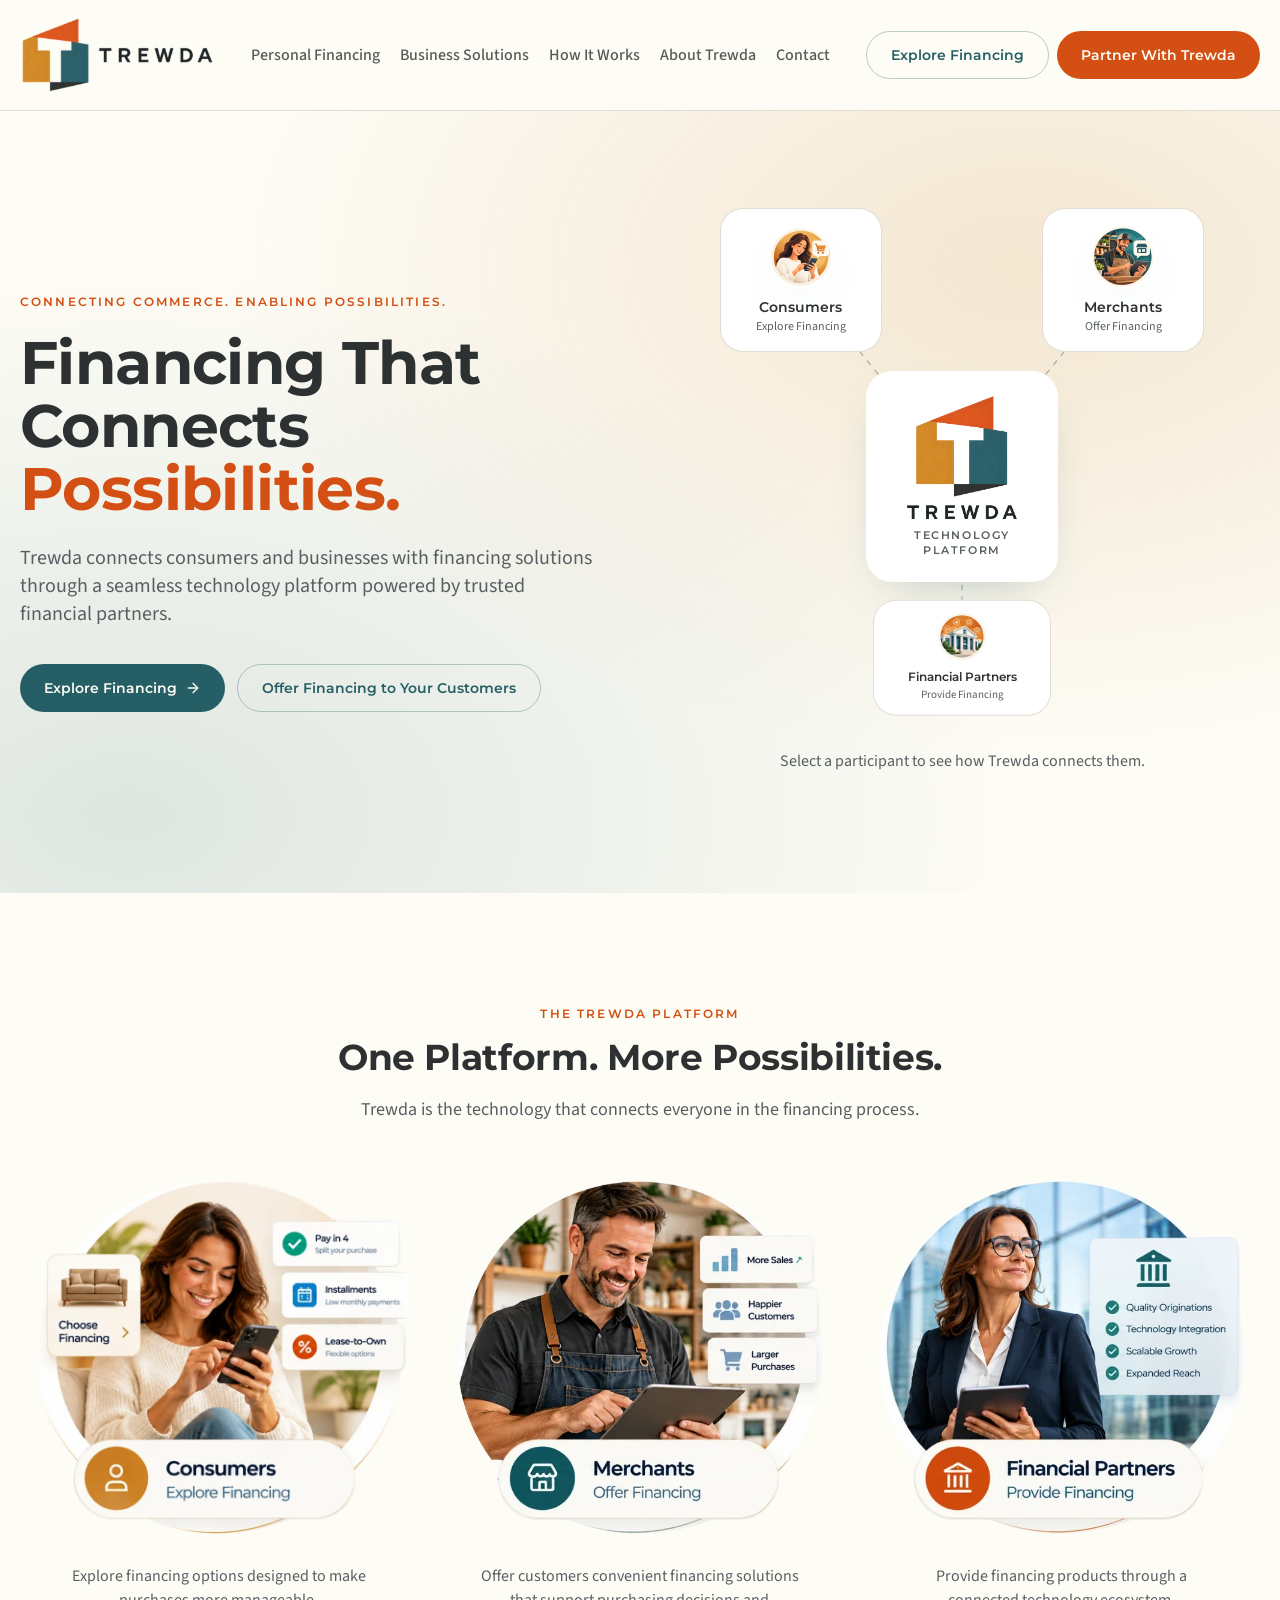
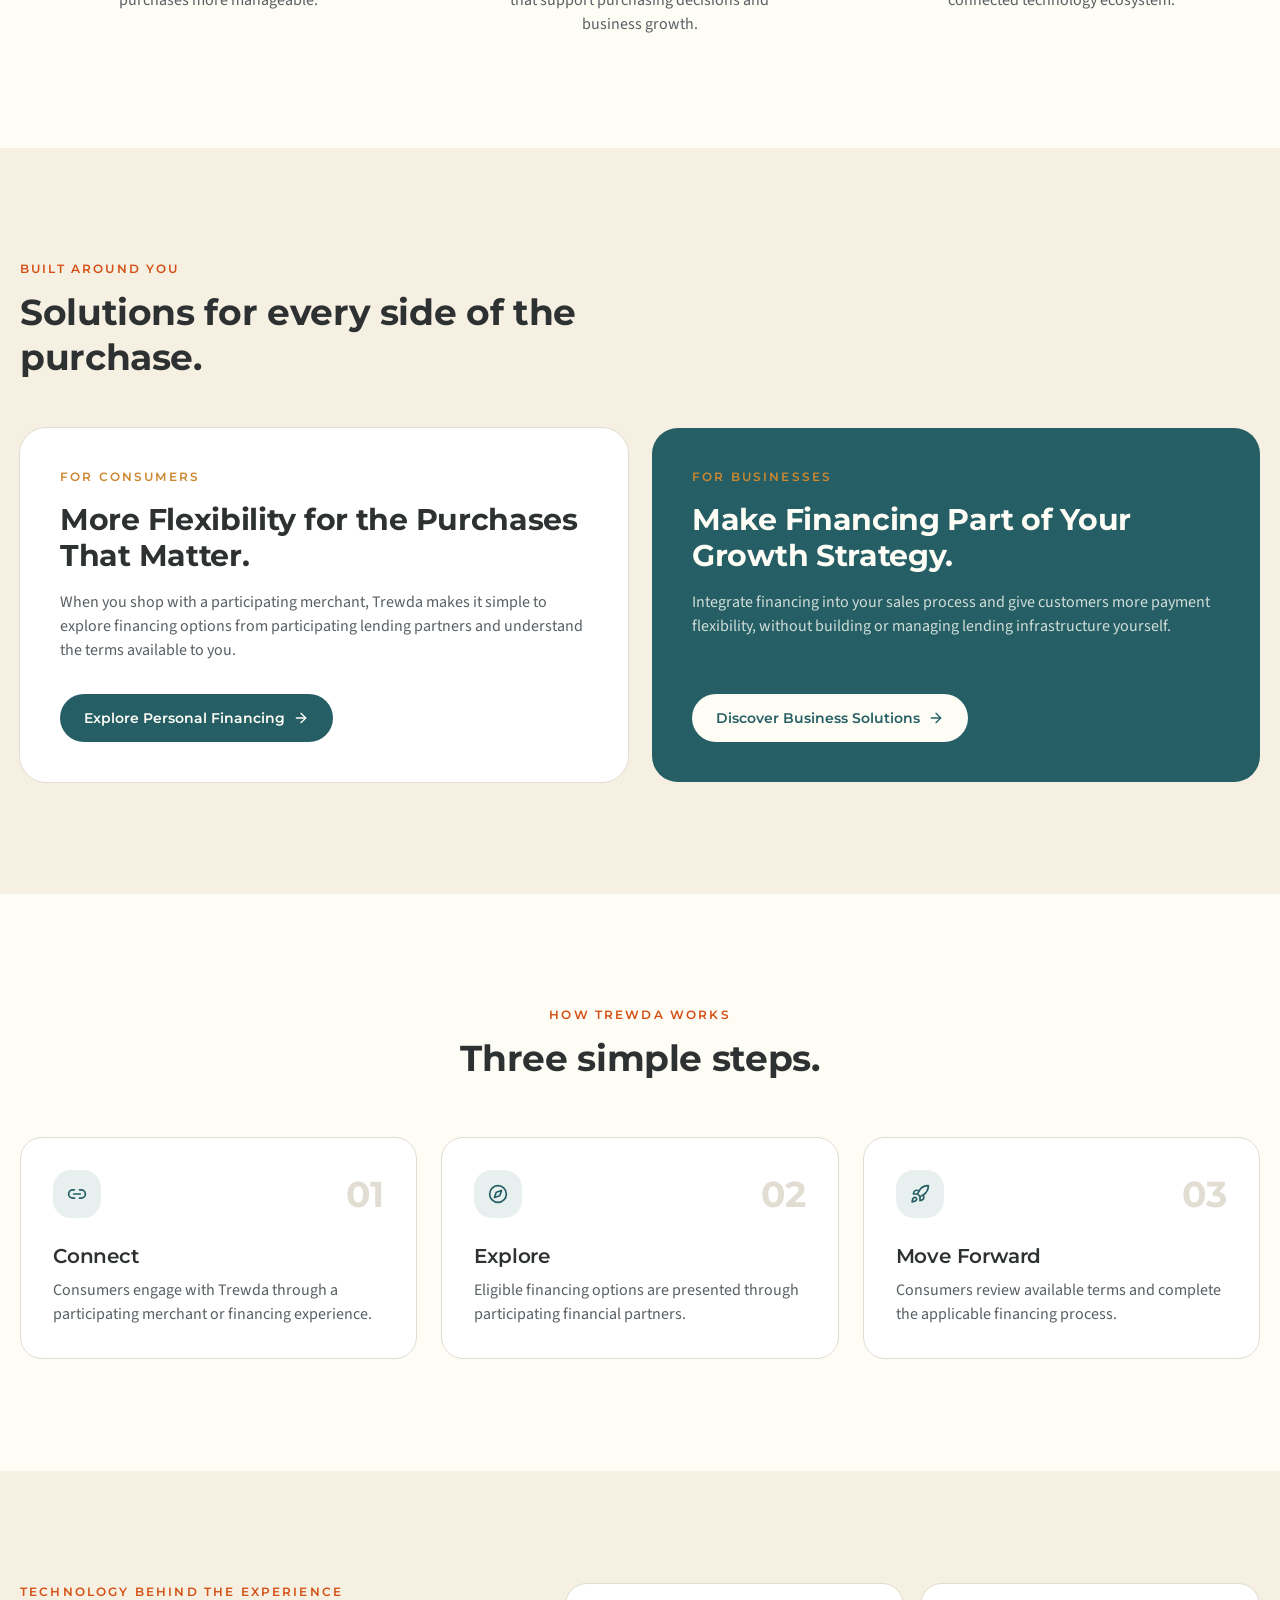
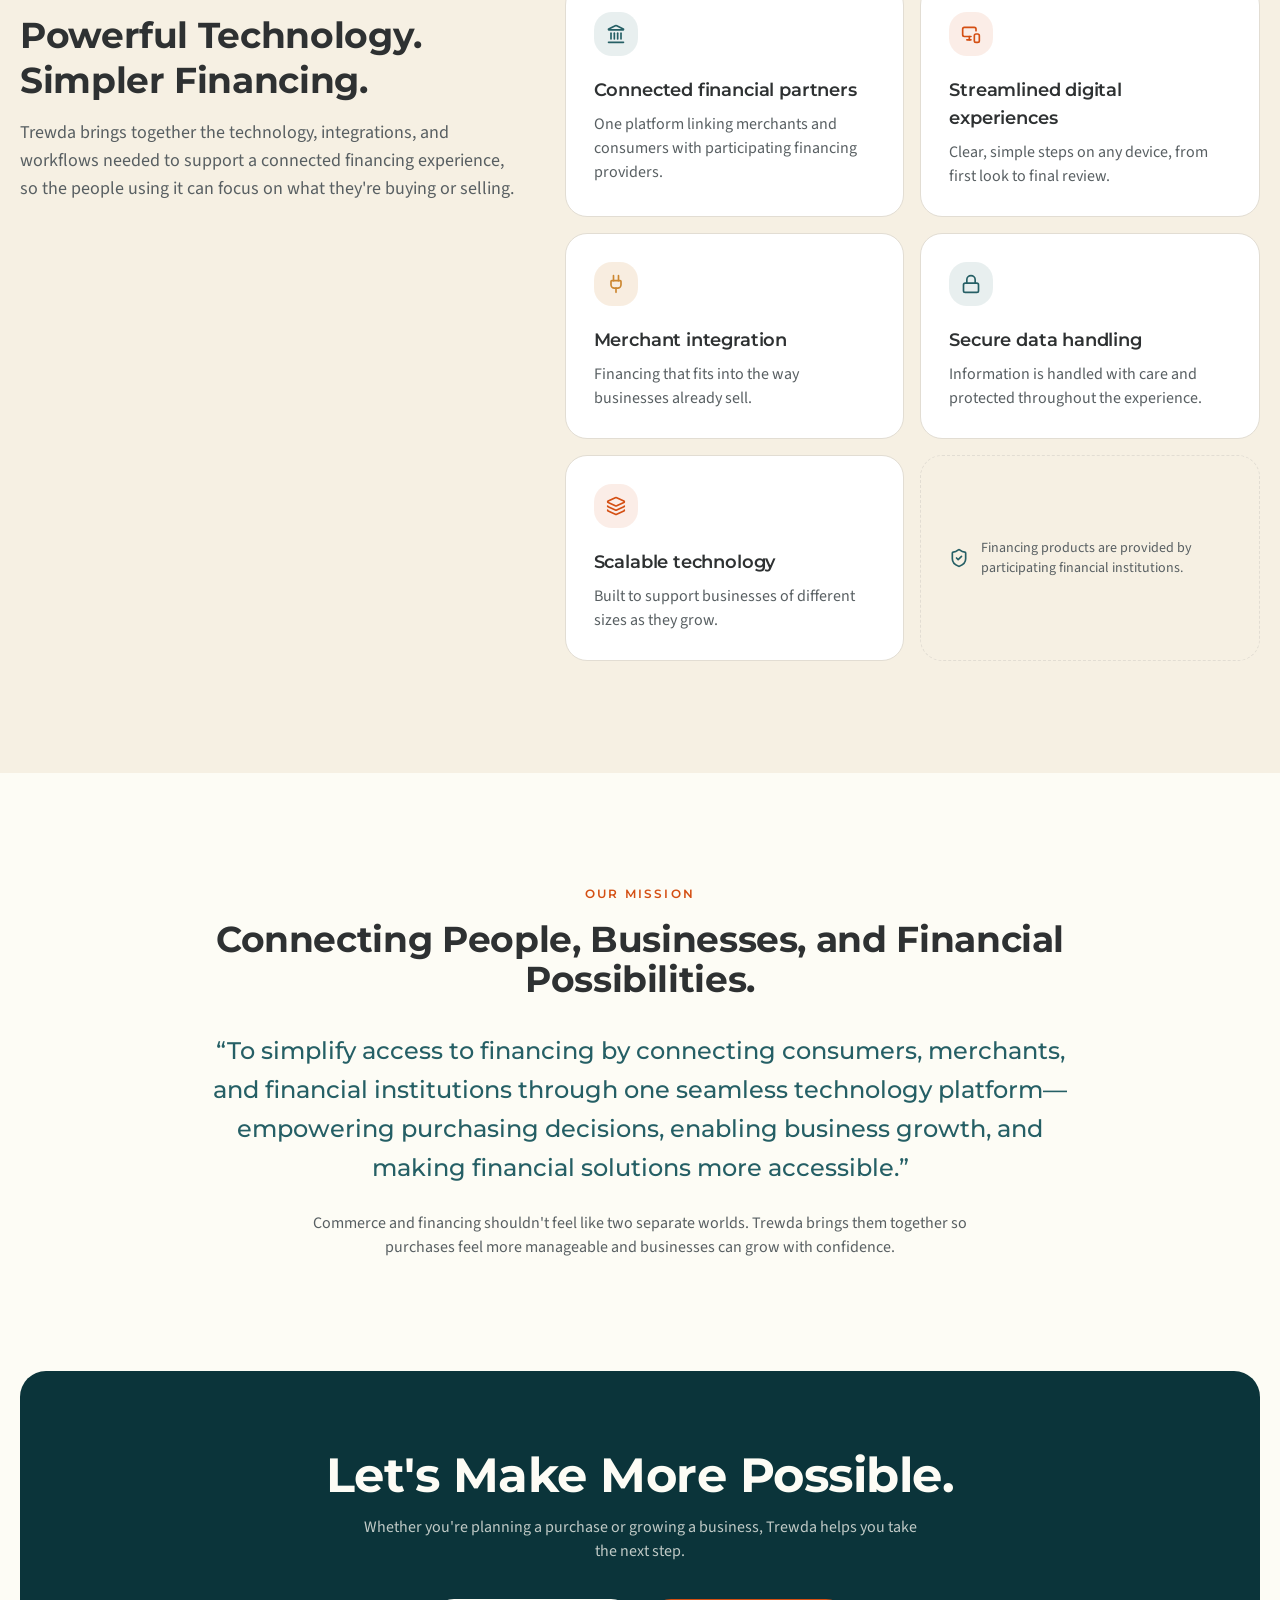
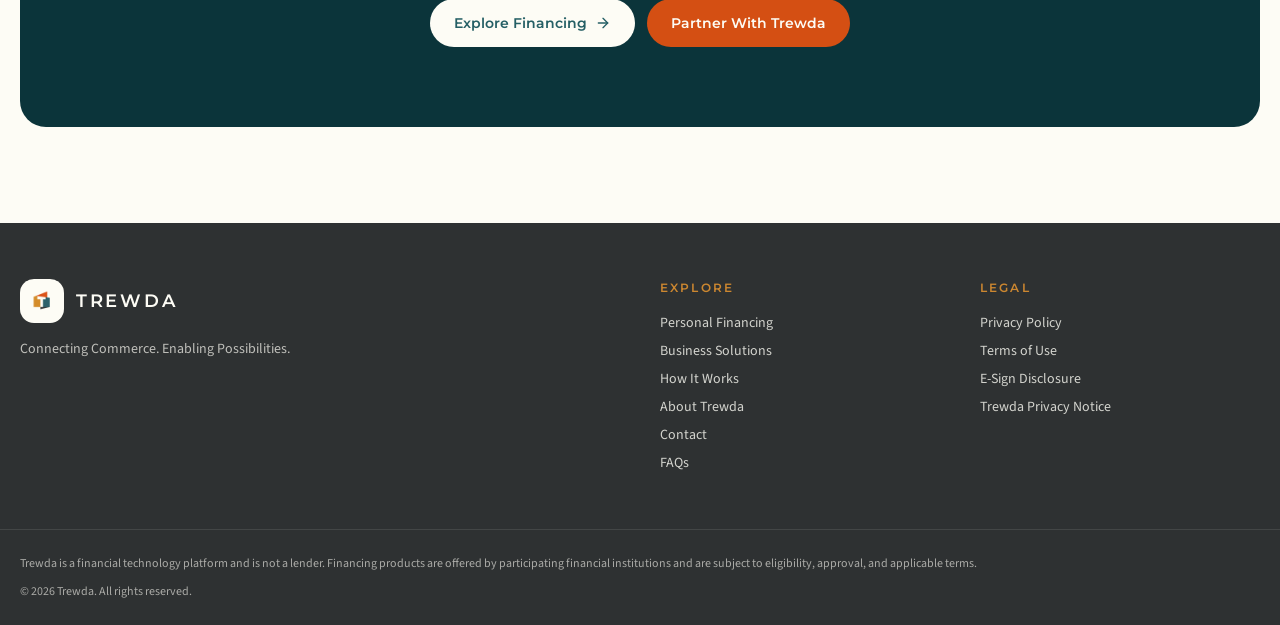
==== index.html @ c1f3faef "initial commit" ====
<!DOCTYPE html><html lang="en"><head><meta charSet="utf-8"/><meta name="viewport" content="width=device-width, initial-scale=1"/><link rel="preload" as="image" href="assets/trewda-lockup.png"/><link rel="preload" as="image" href="assets/trewda-stacked.png"/><link rel="preload" as="image" href="assets/trewda-logo.png"/><link rel="stylesheet" href="assets/styles-FeVALgsH.css" data-precedence="default"/><link rel="stylesheet" href="https://fonts.googleapis.com/css2?family=Montserrat:wght@500;600;700&amp;family=Source+Sans+3:wght@400;500;600&amp;display=swap" data-precedence="default"/><title>Trewda | Consumer &amp; Merchant Financing Platform</title><meta name="author" content="Trewda"/><meta name="description" content="Discover how Trewda connects consumers, merchants, and financial partners through one financing technology platform. Trewda is not a lender."/><meta property="og:title" content="Trewda | Consumer &amp; Merchant Financing Platform"/><meta property="og:description" content="Discover how Trewda connects consumers, merchants, and financial partners through one financing technology platform. Trewda is not a lender."/><meta property="og:type" content="website"/><meta property="og:site_name" content="Trewda"/><meta property="og:locale" content="en_US"/><meta property="og:url" content="/"/><meta property="og:image" content="https://id-preview--7ebfb4f6-4d1b-48b0-84a3-66e8fc5d0429.lovable.app/__l5e/assets-v1/3f78bb24-ef26-437a-9b30-5fa10b18df9d/trewda-social.jpg"/><meta property="og:image:secure_url" content="https://id-preview--7ebfb4f6-4d1b-48b0-84a3-66e8fc5d0429.lovable.app/__l5e/assets-v1/3f78bb24-ef26-437a-9b30-5fa10b18df9d/trewda-social.jpg"/><meta property="og:image:type" content="image/jpeg"/><meta property="og:image:width" content="1200"/><meta property="og:image:height" content="630"/><meta property="og:image:alt" content="Trewda logo on ivory with orange, mustard, and teal accents"/><meta name="twitter:card" content="summary_large_image"/><meta name="twitter:title" content="Trewda | Consumer &amp; Merchant Financing Platform"/><meta name="twitter:description" content="Discover how Trewda connects consumers, merchants, and financial partners through one financing technology platform. Trewda is not a lender."/><meta name="twitter:image" content="https://id-preview--7ebfb4f6-4d1b-48b0-84a3-66e8fc5d0429.lovable.app/__l5e/assets-v1/3f78bb24-ef26-437a-9b30-5fa10b18df9d/trewda-social.jpg"/><meta name="twitter:image:alt" content="Trewda logo on ivory with orange, mustard, and teal accents"/><link rel="icon" href="favicon.png" type="image/png"/><link rel="preconnect" href="https://fonts.googleapis.com"/><link rel="preconnect" href="https://fonts.gstatic.com" crossorigin="anonymous"/><link rel="canonical" href="https://trewda-home-loan-guide.lovable.app/"/><script type="application/ld+json">{"@context":"https://schema.org","@graph":[{"@type":"Organization","@id":"https://trewda-home-loan-guide.lovable.app/#organization","name":"Trewda","legalName":"Trewda LLC","url":"https://trewda-home-loan-guide.lovable.app/","logo":"/__l5e/assets-v1/e16c0448-92a8-4d80-8bb7-e07fe70e4257/trewda-logo.png","description":"Trewda is a financial technology platform and is not a lender. Financing products are offered by participating financial institutions and are subject to eligibility, approval, and applicable terms.","email":"support@trewda.com","address":{"@type":"PostalAddress","streetAddress":"30 N Gould St Ste N","addressLocality":"Sheridan","addressRegion":"Wyoming","postalCode":"82801","addressCountry":"US"},"contactPoint":{"@type":"ContactPoint","contactType":"customer support","email":"support@trewda.com","url":"https://trewda-home-loan-guide.lovable.app/contact"},"hasOfferCatalog":{"@type":"OfferCatalog","name":"Trewda platform services","itemListElement":[{"@type":"Offer","itemOffered":{"@id":"https://trewda-home-loan-guide.lovable.app/#consumer-financing-connections"}},{"@type":"Offer","itemOffered":{"@id":"https://trewda-home-loan-guide.lovable.app/#merchant-financing-technology"}},{"@type":"Offer","itemOffered":{"@id":"https://trewda-home-loan-guide.lovable.app/#financial-partner-connections"}}]}},{"@type":"WebSite","@id":"https://trewda-home-loan-guide.lovable.app/#website","name":"Trewda","url":"https://trewda-home-loan-guide.lovable.app/","inLanguage":"en-US","publisher":{"@id":"https://trewda-home-loan-guide.lovable.app/#organization"}},{"@type":"Service","@id":"https://trewda-home-loan-guide.lovable.app/#consumer-financing-connections","name":"Consumer financing connections","serviceType":"Purchase financing connection technology","url":"https://trewda-home-loan-guide.lovable.app/personal-financing","description":"Trewda connects consumers shopping with participating merchants to financing options from participating financial institutions for home improvement, home repair, HVAC, plumbing, electrical, automotive repair, veterinary services, animal training, and more. Trewda is not a lender; availability, eligibility, approval, and terms depend on the provider.","provider":{"@id":"https://trewda-home-loan-guide.lovable.app/#organization"},"audience":[{"@type":"Audience","audienceType":"Consumers"}]},{"@type":"Service","@id":"https://trewda-home-loan-guide.lovable.app/#merchant-financing-technology","name":"Merchant financing technology","serviceType":"Merchant financing integration platform","url":"https://trewda-home-loan-guide.lovable.app/business-solutions","description":"Trewda connects merchants and their customers with participating financing providers and supports financing within merchant sales workflows. Participating financial institutions, not Trewda, provide the financing products.","provider":{"@id":"https://trewda-home-loan-guide.lovable.app/#organization"},"audience":[{"@type":"Audience","audienceType":"Merchants"}]},{"@type":"Service","@id":"https://trewda-home-loan-guide.lovable.app/#financial-partner-connections","name":"Financial partner platform connections","serviceType":"Financing technology platform connections","url":"https://trewda-home-loan-guide.lovable.app/how-it-works","description":"Trewda's technology platform connects participating financial institutions with merchants and consumers. Financial institutions provide financing products and determine eligibility, approval, and applicable terms; Trewda is not a lender.","provider":{"@id":"https://trewda-home-loan-guide.lovable.app/#organization"},"audience":[{"@type":"Audience","audienceType":"Financial institutions"}]}]}</script><script type="application/ld+json">{"@context":"https://schema.org","@graph":[{"@type":"WebPage","@id":"https://trewda-home-loan-guide.lovable.app/#webpage","url":"https://trewda-home-loan-guide.lovable.app/","name":"Trewda","description":"Discover how Trewda connects consumers, merchants, and financial partners through one financing technology platform. Trewda is not a lender.","inLanguage":"en-US","isPartOf":{"@id":"https://trewda-home-loan-guide.lovable.app/#website"},"publisher":{"@id":"https://trewda-home-loan-guide.lovable.app/#organization"},"about":[{"@id":"https://trewda-home-loan-guide.lovable.app/#organization"},{"@id":"https://trewda-home-loan-guide.lovable.app/#consumer-financing-connections"},{"@id":"https://trewda-home-loan-guide.lovable.app/#merchant-financing-technology"},{"@id":"https://trewda-home-loan-guide.lovable.app/#financial-partner-connections"}],"audience":[{"@type":"Audience","audienceType":"Consumers"},{"@type":"Audience","audienceType":"Merchants"},{"@type":"Audience","audienceType":"Financial partners"}]}]}</script></head><body><div class="flex min-h-screen flex-col"><header class="sticky top-0 z-50 border-b bg-background/90 backdrop-blur"><div class="mx-auto flex max-w-7xl items-center justify-between gap-4 px-5 py-4"><a class="flex shrink-0 items-center active" aria-label="Trewda home" href="index.html" data-status="active" aria-current="page"><img src="assets/trewda-lockup.png" alt="Trewda" width="1228" height="492" class="h-[42px] w-auto shrink-0 xl:h-[78px]"/></a><nav class="hidden items-center gap-5 xl:flex" aria-label="Main"><a class="whitespace-nowrap text-base font-medium text-foreground/80 transition-colors hover:text-primary" href="personal-financing.html">Personal Financing</a><a class="whitespace-nowrap text-base font-medium text-foreground/80 transition-colors hover:text-primary" href="business-solutions.html">Business Solutions</a><a class="whitespace-nowrap text-base font-medium text-foreground/80 transition-colors hover:text-primary" href="how-it-works.html">How It Works</a><a class="whitespace-nowrap text-base font-medium text-foreground/80 transition-colors hover:text-primary" href="about.html">About Trewda</a><a class="whitespace-nowrap text-base font-medium text-foreground/80 transition-colors hover:text-primary" href="contact.html">Contact</a></nav><div class="hidden items-center gap-2 xl:flex"><a href="personal-financing.html#explore" class="inline-flex items-center justify-center gap-2 whitespace-nowrap rounded-full font-display font-semibold transition-all focus-visible:outline-none focus-visible:ring-2 focus-visible:ring-ring focus-visible:ring-offset-2 border border-primary/30 text-primary hover:bg-primary/5 h-12 px-6 text-sm">Explore Financing</a><a href="business-solutions.html#partner" class="inline-flex items-center justify-center gap-2 whitespace-nowrap rounded-full font-display font-semibold transition-all focus-visible:outline-none focus-visible:ring-2 focus-visible:ring-ring focus-visible:ring-offset-2 bg-accent text-accent-foreground hover:brightness-110 h-12 px-6 text-sm">Partner With Trewda</a></div><button class="rounded-md p-2.5 xl:hidden" aria-label="Open menu" aria-expanded="false"><svg xmlns="http://www.w3.org/2000/svg" width="24" height="24" viewBox="0 0 24 24" fill="none" stroke="currentColor" stroke-width="2" stroke-linecap="round" stroke-linejoin="round" class="lucide lucide-x hidden" aria-hidden="true"><path d="M18 6 6 18"></path><path d="m6 6 12 12"></path></svg><svg xmlns="http://www.w3.org/2000/svg" width="24" height="24" viewBox="0 0 24 24" fill="none" stroke="currentColor" stroke-width="2" stroke-linecap="round" stroke-linejoin="round" class="lucide lucide-menu h-7 w-7" aria-hidden="true"><path d="M4 5h16"></path><path d="M4 12h16"></path><path d="M4 19h16"></path></svg></button></div></header><main class="flex-1"><!--$--><section class="bg-hero"><div class="mx-auto grid max-w-7xl items-center gap-12 px-5 py-16 md:py-24 lg:grid-cols-2"><div class="animate-fade-up"><p class="eyebrow">Connecting Commerce. Enabling Possibilities.</p><h1 class="mt-5 text-4xl font-bold leading-[1.05] sm:text-5xl [overflow-wrap:anywhere] md:text-6xl">Financing That Connects <span class="text-accent">Possibilities.</span></h1><p class="mt-6 max-w-xl text-lg text-muted-foreground md:text-xl">Trewda connects consumers and businesses with financing solutions through a seamless technology platform powered by trusted financial partners.</p><div class="mt-9 flex flex-wrap gap-3"><a href="personal-financing.html#explore" class="inline-flex items-center justify-center gap-2 whitespace-nowrap rounded-full font-display font-semibold transition-all focus-visible:outline-none focus-visible:ring-2 focus-visible:ring-ring focus-visible:ring-offset-2 bg-primary text-primary-foreground hover:bg-teal-deep h-12 px-6 text-sm">Explore Financing<svg xmlns="http://www.w3.org/2000/svg" width="24" height="24" viewBox="0 0 24 24" fill="none" stroke="currentColor" stroke-width="2" stroke-linecap="round" stroke-linejoin="round" class="lucide lucide-arrow-right h-4 w-4" aria-hidden="true"><path d="M5 12h14"></path><path d="m12 5 7 7-7 7"></path></svg></a><a href="business-solutions.html" class="inline-flex items-center justify-center gap-2 rounded-full font-display font-semibold transition-all focus-visible:outline-none focus-visible:ring-2 focus-visible:ring-ring focus-visible:ring-offset-2 border border-primary/30 text-primary hover:bg-primary/5 h-12 px-6 text-sm whitespace-normal">Offer Financing to Your Customers</a></div></div><div><div class="relative mx-auto aspect-[5/7] w-full max-w-lg sm:aspect-[10/11] sm:max-w-xl xl:aspect-[10/9]"><svg viewBox="0 0 100 90" class="absolute inset-0 h-full w-full" aria-hidden="true" preserveAspectRatio="none"><line x1="50" y1="46.800000000000004" x2="22" y2="12.6" vector-effect="non-scaling-stroke" class="animate-dash transition-colors stroke-primary/40" stroke-width="1.25"></line><line x1="50" y1="46.800000000000004" x2="78" y2="12.6" vector-effect="non-scaling-stroke" class="animate-dash transition-colors stroke-primary/40" stroke-width="1.25"></line><line x1="50" y1="46.800000000000004" x2="50" y2="78.3" vector-effect="non-scaling-stroke" class="animate-dash transition-colors stroke-primary/40" stroke-width="1.25"></line></svg><div class="absolute left-1/2 top-[52%] z-10 flex w-40 -translate-x-1/2 -translate-y-1/2 flex-col items-center rounded-3xl bg-card px-4 py-4 text-center shadow-soft ring-1 ring-border sm:w-48 sm:py-6"><img src="assets/trewda-stacked.png" alt="Trewda" width="775" height="869" class="h-auto w-20 sm:w-28"/><span class="mt-2 font-display text-[10px] font-semibold uppercase leading-snug tracking-[0.14em] text-muted-foreground sm:text-[11px]">Technology Platform</span></div><button type="button" aria-pressed="false" class="group absolute z-10 flex -translate-x-1/2 -translate-y-1/2 flex-col items-center rounded-2xl bg-card text-center ring-1 ring-border transition-all duration-200 w-28 px-3 py-3.5 sm:w-40 sm:px-4 sm:py-4 cursor-pointer hover:-translate-y-[calc(50%+4px)] hover:shadow-soft hover:ring-accent/60 focus-visible:outline-none focus-visible:ring-2 focus-visible:ring-ring" style="left:22%;top:14%"><img src="assets/eco-consumers.png" alt="" width="256" height="256" loading="lazy" class="rounded-full object-cover shadow-soft ring-1 ring-border transition-transform duration-200 group-hover:scale-105 h-12 w-12 sm:h-16 sm:w-16"/><span class="mt-2 font-display font-semibold text-brand-charcoal text-xs sm:text-sm">Consumers</span><span class="mt-0.5 text-muted-foreground text-[10px] sm:text-xs">Explore Financing</span></button><button type="button" aria-pressed="false" class="group absolute z-10 flex -translate-x-1/2 -translate-y-1/2 flex-col items-center rounded-2xl bg-card text-center ring-1 ring-border transition-all duration-200 w-28 px-3 py-3.5 sm:w-40 sm:px-4 sm:py-4 cursor-pointer hover:-translate-y-[calc(50%+4px)] hover:shadow-soft hover:ring-accent/60 focus-visible:outline-none focus-visible:ring-2 focus-visible:ring-ring" style="left:78%;top:14%"><img src="assets/eco-merchants.png" alt="" width="256" height="256" loading="lazy" class="rounded-full object-cover shadow-soft ring-1 ring-border transition-transform duration-200 group-hover:scale-105 h-12 w-12 sm:h-16 sm:w-16"/><span class="mt-2 font-display font-semibold text-brand-charcoal text-xs sm:text-sm">Merchants</span><span class="mt-0.5 text-muted-foreground text-[10px] sm:text-xs">Offer Financing</span></button><button type="button" aria-pressed="false" class="group absolute z-10 flex -translate-x-1/2 -translate-y-1/2 flex-col items-center rounded-2xl bg-card text-center ring-1 ring-border transition-all duration-200 w-36 px-3 py-2.5 sm:w-44 sm:py-3 cursor-pointer hover:-translate-y-[calc(50%+4px)] hover:shadow-soft hover:ring-accent/60 focus-visible:outline-none focus-visible:ring-2 focus-visible:ring-ring" style="left:50%;top:87%"><img src="assets/eco-partners.png" alt="" width="256" height="256" loading="lazy" class="rounded-full object-cover shadow-soft ring-1 ring-border transition-transform duration-200 group-hover:scale-105 h-10 w-10 sm:h-12 sm:w-12"/><span class="mt-2 font-display font-semibold text-brand-charcoal text-[11px] sm:text-xs">Financial Partners</span><span class="mt-0.5 text-muted-foreground text-[9px] sm:text-[11px]">Provide Financing</span></button></div><p class="mx-auto mt-6 min-h-12 max-w-md text-center text-muted-foreground" aria-live="polite">Select a participant to see how Trewda connects them.</p></div></div></section><section class="py-20 md:py-28"><div class="mx-auto max-w-7xl px-5"><div class="max-w-2xl mx-auto text-center"><p class="eyebrow">The Trewda platform</p><h2 class="mt-3 text-3xl font-bold leading-tight md:text-4xl">One Platform. More Possibilities.</h2><p class="mt-4 text-lg text-muted-foreground">Trewda is the technology that connects everyone in the financing process.</p></div><div class="mt-12 grid gap-10 sm:grid-cols-2 lg:grid-cols-3 lg:gap-6"><div class="text-center "><img src="assets/platform-consumers-BdlAbEG3.webp" alt="Consumers — Explore financing options designed to make purchases more manageable." width="640" height="640" loading="lazy" class="mx-auto aspect-square w-full max-w-sm object-contain"/><p class="mx-auto mt-2 max-w-xs text-muted-foreground">Explore financing options designed to make purchases more manageable.</p></div><div class="text-center "><img src="assets/platform-merchants-Bz1R0L0f.webp" alt="Merchants — Offer customers convenient financing solutions that support purchasing decisions and business growth." width="640" height="640" loading="lazy" class="mx-auto aspect-square w-full max-w-sm object-contain"/><p class="mx-auto mt-2 max-w-xs text-muted-foreground">Offer customers convenient financing solutions that support purchasing decisions and business growth.</p></div><div class="text-center sm:col-span-2 sm:mx-auto sm:max-w-md lg:col-span-1 lg:max-w-none"><img src="assets/platform-partners-CJXnKgMH.webp" alt="Financial Partners — Provide financing products through a connected technology ecosystem." width="640" height="640" loading="lazy" class="mx-auto aspect-square w-full max-w-sm object-contain"/><p class="mx-auto mt-2 max-w-xs text-muted-foreground">Provide financing products through a connected technology ecosystem.</p></div></div></div></section><section class="py-20 md:py-28 bg-secondary"><div class="mx-auto max-w-7xl px-5"><div class="max-w-2xl"><p class="eyebrow">Built around you</p><h2 class="mt-3 text-3xl font-bold leading-tight md:text-4xl">Solutions for every side of the purchase.</h2></div><div class="mt-12 grid gap-6 lg:grid-cols-2"><div class="flex flex-col rounded-3xl bg-card p-6 ring-1 ring-border sm:p-10"><p class="eyebrow text-brand-mustard">For Consumers</p><h3 class="mt-4 text-3xl font-bold">More Flexibility for the Purchases That Matter.</h3><p class="mt-4 flex-1 text-muted-foreground">When you shop with a participating merchant, Trewda makes it simple to explore financing options from participating lending partners and understand the terms available to you.</p><a href="personal-financing.html" class="inline-flex items-center justify-center gap-2 rounded-full font-display font-semibold transition-all focus-visible:outline-none focus-visible:ring-2 focus-visible:ring-ring focus-visible:ring-offset-2 bg-primary text-primary-foreground hover:bg-teal-deep h-12 px-6 text-sm mt-8 self-start whitespace-normal">Explore Personal Financing<svg xmlns="http://www.w3.org/2000/svg" width="24" height="24" viewBox="0 0 24 24" fill="none" stroke="currentColor" stroke-width="2" stroke-linecap="round" stroke-linejoin="round" class="lucide lucide-arrow-right h-4 w-4" aria-hidden="true"><path d="M5 12h14"></path><path d="m12 5 7 7-7 7"></path></svg></a></div><div class="flex flex-col rounded-3xl bg-brand-teal p-6 text-brand-ivory sm:p-10"><p class="eyebrow text-brand-mustard">For Businesses</p><h3 class="mt-4 text-3xl font-bold">Make Financing Part of Your Growth Strategy.</h3><p class="mt-4 flex-1 text-brand-ivory/80">Integrate financing into your sales process and give customers more payment flexibility, without building or managing lending infrastructure yourself.</p><a href="business-solutions.html" class="inline-flex items-center justify-center gap-2 rounded-full font-display font-semibold transition-all focus-visible:outline-none focus-visible:ring-2 focus-visible:ring-ring focus-visible:ring-offset-2 bg-brand-ivory text-brand-teal hover:bg-sand h-12 px-6 text-sm mt-8 self-start whitespace-normal">Discover Business Solutions<svg xmlns="http://www.w3.org/2000/svg" width="24" height="24" viewBox="0 0 24 24" fill="none" stroke="currentColor" stroke-width="2" stroke-linecap="round" stroke-linejoin="round" class="lucide lucide-arrow-right h-4 w-4" aria-hidden="true"><path d="M5 12h14"></path><path d="m12 5 7 7-7 7"></path></svg></a></div></div></div></section><section class="py-20 md:py-28"><div class="mx-auto max-w-7xl px-5"><div class="max-w-2xl mx-auto text-center"><p class="eyebrow">How Trewda works</p><h2 class="mt-3 text-3xl font-bold leading-tight md:text-4xl">Three simple steps.</h2></div><ol class="mt-14 grid gap-6 md:grid-cols-3"><li class="rounded-2xl border bg-card p-8"><div class="flex items-center justify-between"><span class="flex h-12 w-12 items-center justify-center rounded-xl bg-primary/10 text-primary"><svg xmlns="http://www.w3.org/2000/svg" width="24" height="24" viewBox="0 0 24 24" fill="none" stroke="currentColor" stroke-width="2" stroke-linecap="round" stroke-linejoin="round" class="lucide lucide-link2 lucide-link-2 h-5 w-5" aria-hidden="true"><path d="M9 17H7A5 5 0 0 1 7 7h2"></path><path d="M15 7h2a5 5 0 1 1 0 10h-2"></path><line x1="8" x2="16" y1="12" y2="12"></line></svg></span><span class="font-display text-4xl font-bold text-border">0<!-- -->1</span></div><h3 class="mt-6 text-xl font-semibold">Connect</h3><p class="mt-2 text-muted-foreground">Consumers engage with Trewda through a participating merchant or financing experience.</p></li><li class="rounded-2xl border bg-card p-8"><div class="flex items-center justify-between"><span class="flex h-12 w-12 items-center justify-center rounded-xl bg-primary/10 text-primary"><svg xmlns="http://www.w3.org/2000/svg" width="24" height="24" viewBox="0 0 24 24" fill="none" stroke="currentColor" stroke-width="2" stroke-linecap="round" stroke-linejoin="round" class="lucide lucide-compass h-5 w-5" aria-hidden="true"><circle cx="12" cy="12" r="10"></circle><path d="m16.24 7.76-1.804 5.411a2 2 0 0 1-1.265 1.265L7.76 16.24l1.804-5.411a2 2 0 0 1 1.265-1.265z"></path></svg></span><span class="font-display text-4xl font-bold text-border">0<!-- -->2</span></div><h3 class="mt-6 text-xl font-semibold">Explore</h3><p class="mt-2 text-muted-foreground">Eligible financing options are presented through participating financial partners.</p></li><li class="rounded-2xl border bg-card p-8"><div class="flex items-center justify-between"><span class="flex h-12 w-12 items-center justify-center rounded-xl bg-primary/10 text-primary"><svg xmlns="http://www.w3.org/2000/svg" width="24" height="24" viewBox="0 0 24 24" fill="none" stroke="currentColor" stroke-width="2" stroke-linecap="round" stroke-linejoin="round" class="lucide lucide-rocket h-5 w-5" aria-hidden="true"><path d="M12 15v5s3.03-.55 4-2c1.08-1.62 0-5 0-5"></path><path d="M4.5 16.5c-1.5 1.26-2 5-2 5s3.74-.5 5-2c.71-.84.7-2.13-.09-2.91a2.18 2.18 0 0 0-2.91-.09"></path><path d="M9 12a22 22 0 0 1 2-3.95A12.88 12.88 0 0 1 22 2c0 2.72-.78 7.5-6 11a22.4 22.4 0 0 1-4 2z"></path><path d="M9 12H4s.55-3.03 2-4c1.62-1.08 5 .05 5 .05"></path></svg></span><span class="font-display text-4xl font-bold text-border">0<!-- -->3</span></div><h3 class="mt-6 text-xl font-semibold">Move Forward</h3><p class="mt-2 text-muted-foreground">Consumers review available terms and complete the applicable financing process.</p></li></ol></div></section><section class="py-20 md:py-28 bg-secondary"><div class="mx-auto max-w-7xl px-5"><div class="grid gap-12 lg:grid-cols-[1fr_1.4fr]"><div class="max-w-2xl"><p class="eyebrow">Technology behind the experience</p><h2 class="mt-3 text-3xl font-bold leading-tight md:text-4xl">Powerful Technology. Simpler Financing.</h2><p class="mt-4 text-lg text-muted-foreground">Trewda brings together the technology, integrations, and workflows needed to support a connected financing experience, so the people using it can focus on what they&#x27;re buying or selling.</p></div><div class="grid gap-4 sm:grid-cols-2"><div class="rounded-2xl border bg-card p-7 transition-shadow hover:shadow-soft"><span class="flex h-11 w-11 items-center justify-center rounded-xl bg-brand-teal/10 text-brand-teal"><svg xmlns="http://www.w3.org/2000/svg" width="24" height="24" viewBox="0 0 24 24" fill="none" stroke="currentColor" stroke-width="2" stroke-linecap="round" stroke-linejoin="round" class="lucide lucide-landmark h-5 w-5" aria-hidden="true"><path d="M10 18v-7"></path><path d="M11.12 2.198a2 2 0 0 1 1.76.006l7.866 3.847c.476.233.31.949-.22.949H3.474c-.53 0-.695-.716-.22-.949z"></path><path d="M14 18v-7"></path><path d="M18 18v-7"></path><path d="M3 22h18"></path><path d="M6 18v-7"></path></svg></span><h3 class="mt-5 text-lg font-semibold">Connected financial partners</h3><p class="mt-2 text-muted-foreground">One platform linking merchants and consumers with participating financing providers.</p></div><div class="rounded-2xl border bg-card p-7 transition-shadow hover:shadow-soft"><span class="flex h-11 w-11 items-center justify-center rounded-xl bg-brand-orange/10 text-brand-orange"><svg xmlns="http://www.w3.org/2000/svg" width="24" height="24" viewBox="0 0 24 24" fill="none" stroke="currentColor" stroke-width="2" stroke-linecap="round" stroke-linejoin="round" class="lucide lucide-monitor-smartphone h-5 w-5" aria-hidden="true"><path d="M18 8V6a2 2 0 0 0-2-2H4a2 2 0 0 0-2 2v7a2 2 0 0 0 2 2h8"></path><path d="M10 19v-3.96 3.15"></path><path d="M7 19h5"></path><rect width="6" height="10" x="16" y="12" rx="2"></rect></svg></span><h3 class="mt-5 text-lg font-semibold">Streamlined digital experiences</h3><p class="mt-2 text-muted-foreground">Clear, simple steps on any device, from first look to final review.</p></div><div class="rounded-2xl border bg-card p-7 transition-shadow hover:shadow-soft"><span class="flex h-11 w-11 items-center justify-center rounded-xl bg-brand-mustard/15 text-brand-mustard"><svg xmlns="http://www.w3.org/2000/svg" width="24" height="24" viewBox="0 0 24 24" fill="none" stroke="currentColor" stroke-width="2" stroke-linecap="round" stroke-linejoin="round" class="lucide lucide-plug h-5 w-5" aria-hidden="true"><path d="M12 22v-5"></path><path d="M15 8V2"></path><path d="M17 8a1 1 0 0 1 1 1v4a4 4 0 0 1-4 4h-4a4 4 0 0 1-4-4V9a1 1 0 0 1 1-1z"></path><path d="M9 8V2"></path></svg></span><h3 class="mt-5 text-lg font-semibold">Merchant integration</h3><p class="mt-2 text-muted-foreground">Financing that fits into the way businesses already sell.</p></div><div class="rounded-2xl border bg-card p-7 transition-shadow hover:shadow-soft"><span class="flex h-11 w-11 items-center justify-center rounded-xl bg-brand-teal/10 text-brand-teal"><svg xmlns="http://www.w3.org/2000/svg" width="24" height="24" viewBox="0 0 24 24" fill="none" stroke="currentColor" stroke-width="2" stroke-linecap="round" stroke-linejoin="round" class="lucide lucide-lock h-5 w-5" aria-hidden="true"><rect width="18" height="11" x="3" y="11" rx="2" ry="2"></rect><path d="M7 11V7a5 5 0 0 1 10 0v4"></path></svg></span><h3 class="mt-5 text-lg font-semibold">Secure data handling</h3><p class="mt-2 text-muted-foreground">Information is handled with care and protected throughout the experience.</p></div><div class="rounded-2xl border bg-card p-7 transition-shadow hover:shadow-soft"><span class="flex h-11 w-11 items-center justify-center rounded-xl bg-brand-orange/10 text-brand-orange"><svg xmlns="http://www.w3.org/2000/svg" width="24" height="24" viewBox="0 0 24 24" fill="none" stroke="currentColor" stroke-width="2" stroke-linecap="round" stroke-linejoin="round" class="lucide lucide-layers h-5 w-5" aria-hidden="true"><path d="M12.83 2.18a2 2 0 0 0-1.66 0L2.6 6.08a1 1 0 0 0 0 1.83l8.58 3.91a2 2 0 0 0 1.66 0l8.58-3.9a1 1 0 0 0 0-1.83z"></path><path d="M2 12a1 1 0 0 0 .58.91l8.6 3.91a2 2 0 0 0 1.65 0l8.58-3.9A1 1 0 0 0 22 12"></path><path d="M2 17a1 1 0 0 0 .58.91l8.6 3.91a2 2 0 0 0 1.65 0l8.58-3.9A1 1 0 0 0 22 17"></path></svg></span><h3 class="mt-5 text-lg font-semibold">Scalable technology</h3><p class="mt-2 text-muted-foreground">Built to support businesses of different sizes as they grow.</p></div><div class="flex items-center gap-3 rounded-2xl border border-dashed p-7 text-sm text-muted-foreground"><svg xmlns="http://www.w3.org/2000/svg" width="24" height="24" viewBox="0 0 24 24" fill="none" stroke="currentColor" stroke-width="2" stroke-linecap="round" stroke-linejoin="round" class="lucide lucide-shield-check h-5 w-5 shrink-0 text-primary" aria-hidden="true"><path d="M20 13c0 5-3.5 7.5-7.66 8.95a1 1 0 0 1-.67-.01C7.5 20.5 4 18 4 13V6a1 1 0 0 1 1-1c2 0 4.5-1.2 6.24-2.72a1.17 1.17 0 0 1 1.52 0C14.51 3.81 17 5 19 5a1 1 0 0 1 1 1z"></path><path d="m9 12 2 2 4-4"></path></svg> Financing products are provided by participating financial institutions.</div></div></div></div></section><section class="py-20 md:py-28"><div class="mx-auto max-w-7xl px-5"><div class="mx-auto max-w-4xl text-center"><p class="eyebrow">Our mission</p><h2 class="mt-4 text-3xl font-bold md:text-4xl">Connecting People, Businesses, and Financial Possibilities.</h2><blockquote class="mt-8 font-display text-xl font-medium leading-relaxed text-primary md:text-2xl">“To simplify access to financing by connecting consumers, merchants, and financial institutions through one seamless technology platform—empowering purchasing decisions, enabling business growth, and making financial solutions more accessible.”</blockquote><p class="mx-auto mt-6 max-w-2xl text-muted-foreground">Commerce and financing shouldn&#x27;t feel like two separate worlds. Trewda brings them together so purchases feel more manageable and businesses can grow with confidence.</p></div></div></section><section class="px-5 pb-24"><div class="mx-auto max-w-7xl overflow-hidden rounded-3xl bg-teal-deep px-8 py-16 text-center text-brand-ivory md:py-20"><h2 class="text-3xl font-bold md:text-5xl">Let&#x27;s Make More Possible.</h2><p class="mx-auto mt-4 max-w-xl text-brand-ivory/75">Whether you&#x27;re planning a purchase or growing a business, Trewda helps you take the next step.</p><div class="mt-9 flex flex-wrap justify-center gap-3"><a href="personal-financing.html#explore" class="inline-flex items-center justify-center gap-2 whitespace-nowrap rounded-full font-display font-semibold transition-all focus-visible:outline-none focus-visible:ring-2 focus-visible:ring-ring focus-visible:ring-offset-2 bg-brand-ivory text-brand-teal hover:bg-sand h-12 px-6 text-sm">Explore Financing<svg xmlns="http://www.w3.org/2000/svg" width="24" height="24" viewBox="0 0 24 24" fill="none" stroke="currentColor" stroke-width="2" stroke-linecap="round" stroke-linejoin="round" class="lucide lucide-arrow-right h-4 w-4" aria-hidden="true"><path d="M5 12h14"></path><path d="m12 5 7 7-7 7"></path></svg></a><a href="business-solutions.html#partner" class="inline-flex items-center justify-center gap-2 whitespace-nowrap rounded-full font-display font-semibold transition-all focus-visible:outline-none focus-visible:ring-2 focus-visible:ring-ring focus-visible:ring-offset-2 bg-accent text-accent-foreground hover:brightness-110 h-12 px-6 text-sm">Partner With Trewda</a></div></div></section><!--/$--></main><footer class="bg-brand-charcoal text-brand-ivory"><div class="mx-auto grid max-w-7xl gap-10 px-5 py-14 md:grid-cols-4"><div class="md:col-span-2"><div class="flex items-center gap-3"><span class="rounded-lg bg-brand-ivory p-1.5"><img src="assets/trewda-logo.png" alt="" class="h-8 w-8"/></span><span class="trewda-wordmark text-lg">TREWDA</span></div><p class="mt-4 max-w-sm text-sm text-brand-ivory/70">Connecting Commerce. Enabling Possibilities.</p></div><div><h3 class="eyebrow text-brand-mustard">Explore</h3><ul class="mt-4 space-y-2 text-sm"><li><a class="text-brand-ivory/80 hover:text-brand-ivory" href="personal-financing.html">Personal Financing</a></li><li><a class="text-brand-ivory/80 hover:text-brand-ivory" href="business-solutions.html">Business Solutions</a></li><li><a class="text-brand-ivory/80 hover:text-brand-ivory" href="how-it-works.html">How It Works</a></li><li><a class="text-brand-ivory/80 hover:text-brand-ivory" href="about.html">About Trewda</a></li><li><a class="text-brand-ivory/80 hover:text-brand-ivory" href="contact.html">Contact</a></li><li><a class="text-brand-ivory/80 hover:text-brand-ivory" href="faq.html">FAQs</a></li></ul></div><div><h3 class="eyebrow text-brand-mustard">Legal</h3><ul class="mt-4 space-y-2 text-sm"><li><a class="text-brand-ivory/80 hover:text-brand-ivory" href="privacy.html">Privacy Policy</a></li><li><a class="text-brand-ivory/80 hover:text-brand-ivory" href="terms.html">Terms of Use</a></li><li><a class="text-brand-ivory/80 hover:text-brand-ivory" href="esign.html">E-Sign Disclosure</a></li><li><a class="text-brand-ivory/80 hover:text-brand-ivory" href="privacy-notice.html">Trewda Privacy Notice</a></li></ul></div></div><div class="border-t border-brand-ivory/10"><div class="mx-auto max-w-7xl px-5 py-6 text-xs leading-relaxed text-brand-ivory/60"><p>Trewda is a financial technology platform and is not a lender. Financing products are offered by participating financial institutions and are subject to eligibility, approval, and applicable terms.</p><p class="mt-2">© <!-- -->2026<!-- --> Trewda. All rights reserved.</p></div></div></footer></div><script src="assets/site.js"></script></body></html>
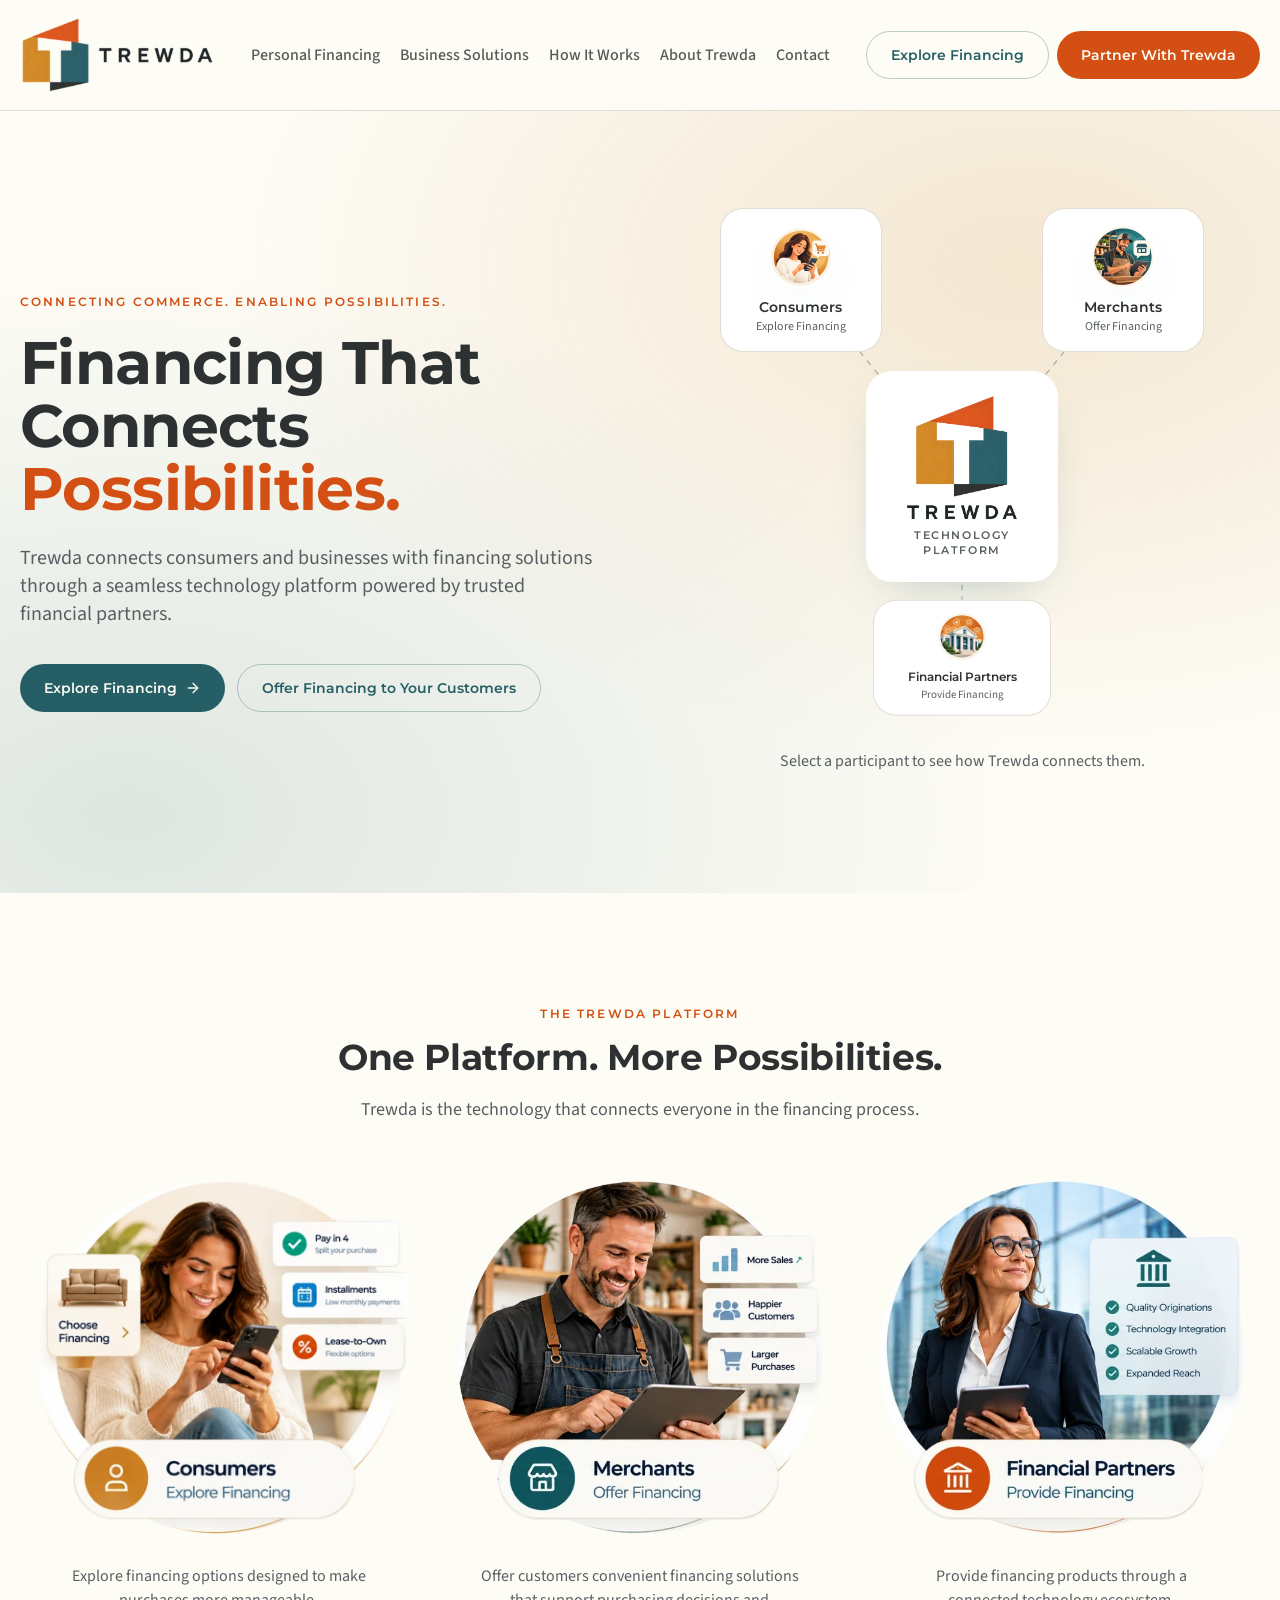
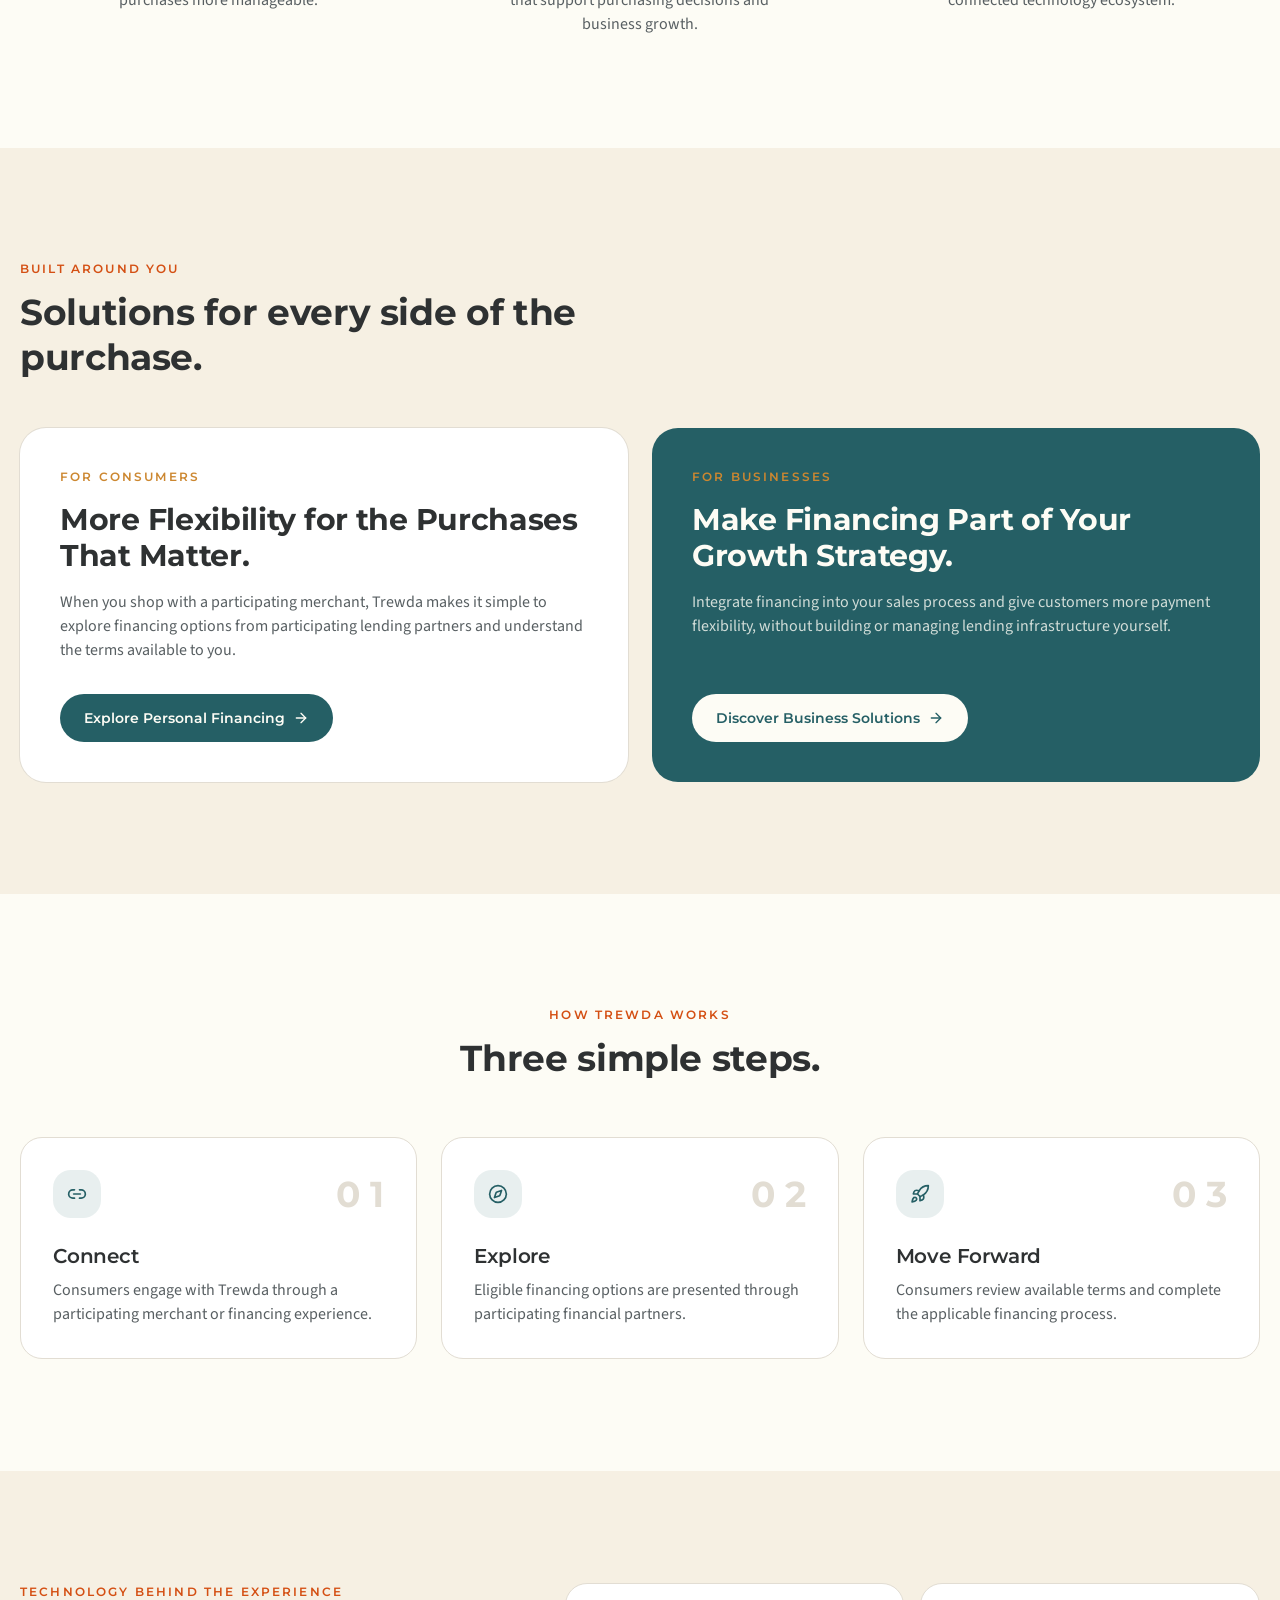
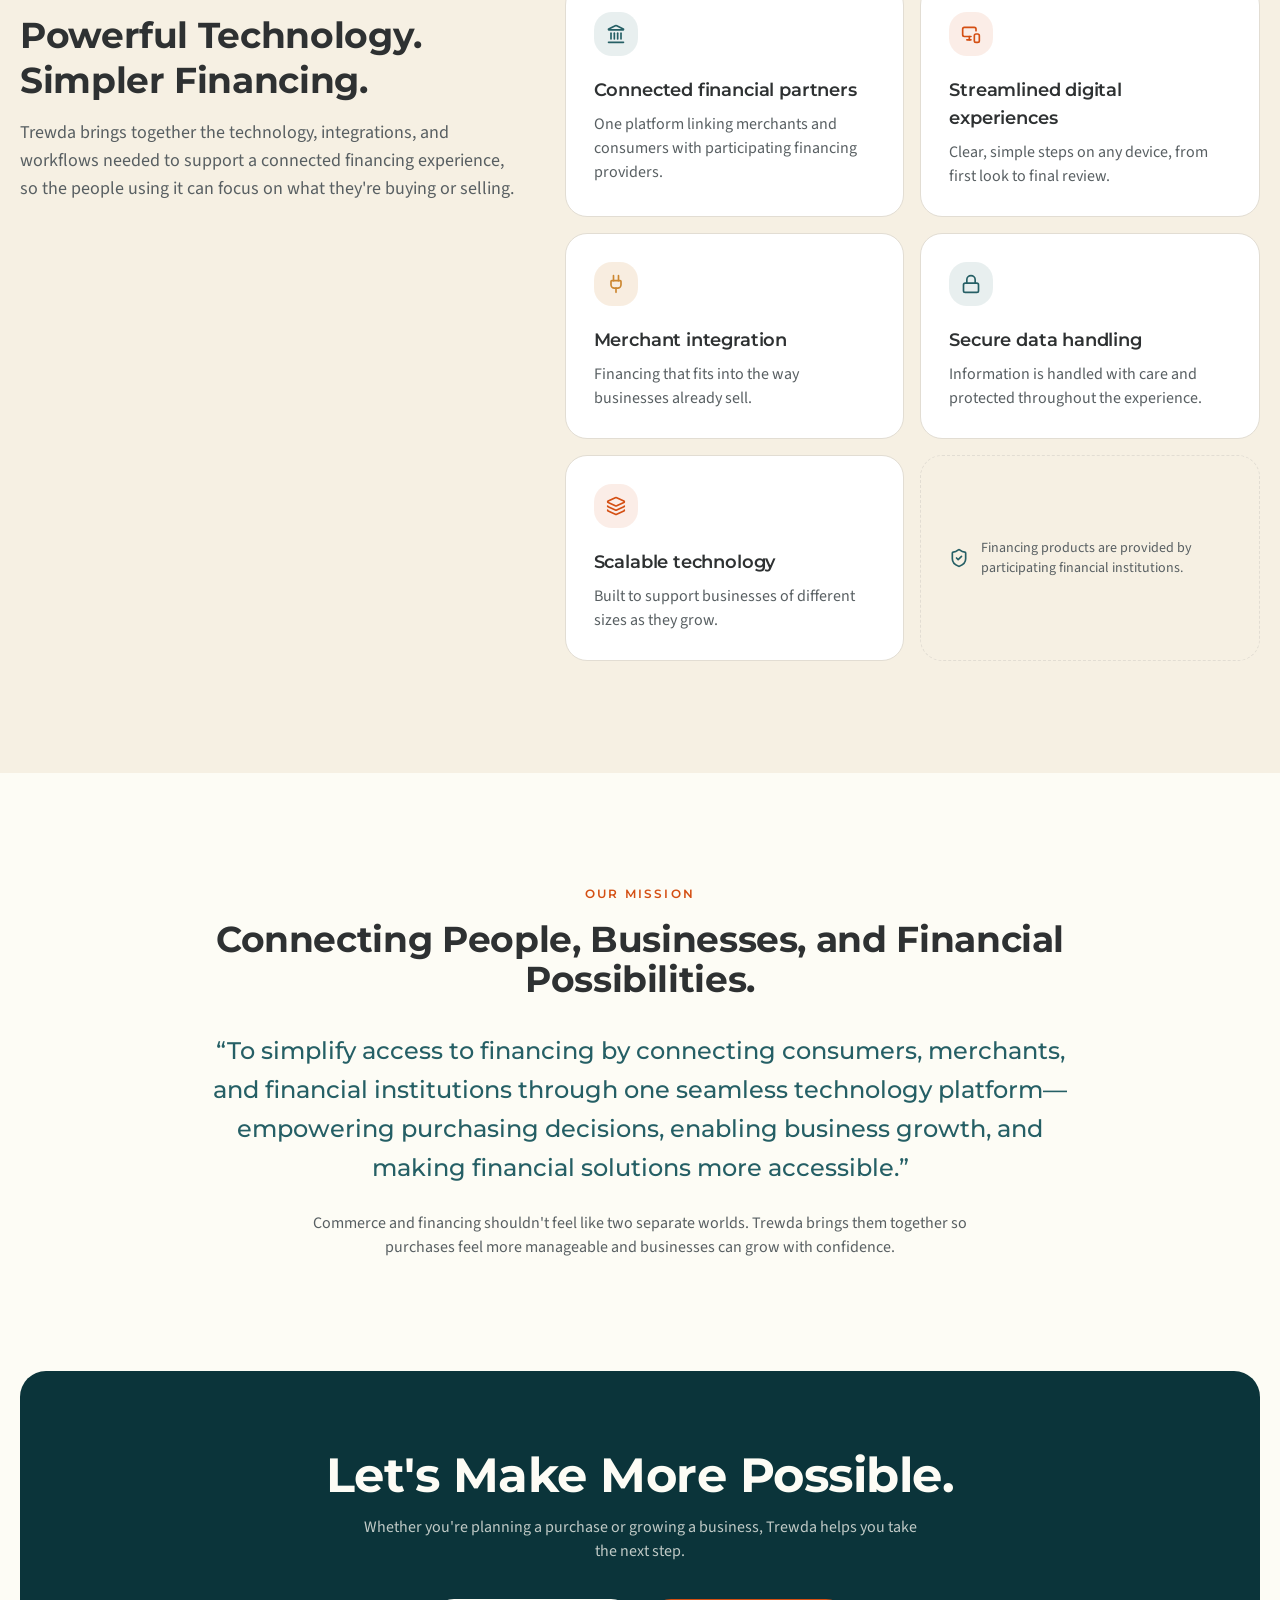
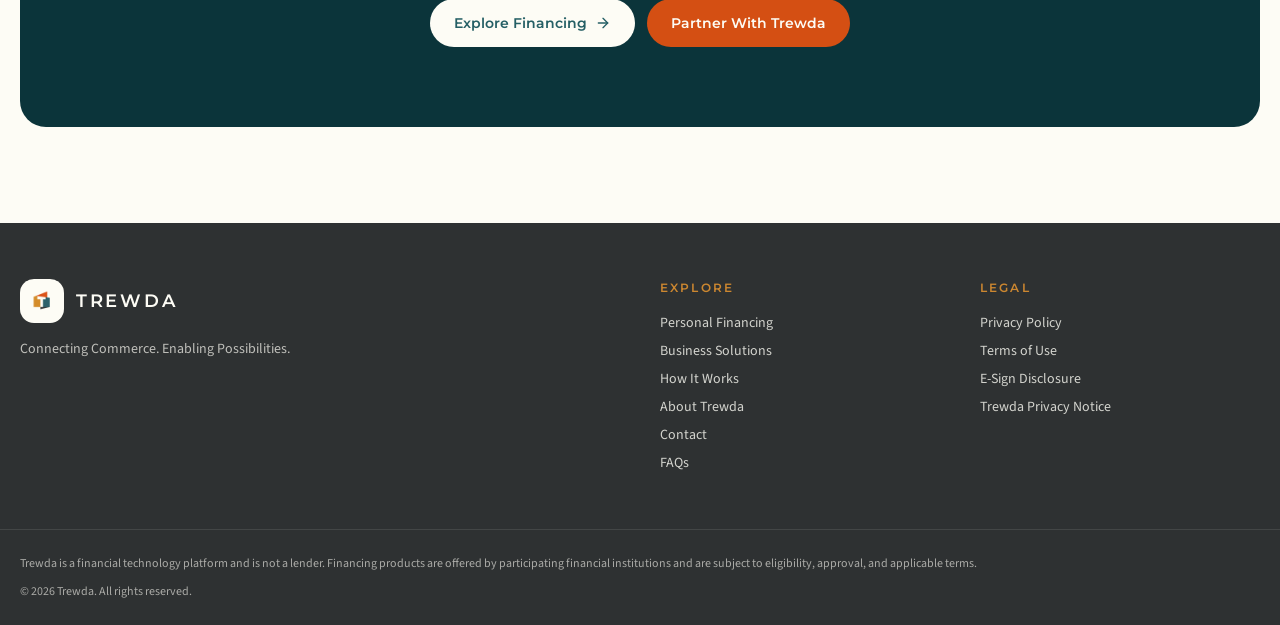
==== commit dbdefbb7: "reformatted" ====
--- a/index.html
+++ b/index.html
@@ -1 +1,623 @@
-<!DOCTYPE html><html lang="en"><head><meta charSet="utf-8"/><meta name="viewport" content="width=device-width, initial-scale=1"/><link rel="preload" as="image" href="assets/trewda-lockup.png"/><link rel="preload" as="image" href="assets/trewda-stacked.png"/><link rel="preload" as="image" href="assets/trewda-logo.png"/><link rel="stylesheet" href="assets/styles-FeVALgsH.css" data-precedence="default"/><link rel="stylesheet" href="https://fonts.googleapis.com/css2?family=Montserrat:wght@500;600;700&amp;family=Source+Sans+3:wght@400;500;600&amp;display=swap" data-precedence="default"/><title>Trewda | Consumer &amp; Merchant Financing Platform</title><meta name="author" content="Trewda"/><meta name="description" content="Discover how Trewda connects consumers, merchants, and financial partners through one financing technology platform. Trewda is not a lender."/><meta property="og:title" content="Trewda | Consumer &amp; Merchant Financing Platform"/><meta property="og:description" content="Discover how Trewda connects consumers, merchants, and financial partners through one financing technology platform. Trewda is not a lender."/><meta property="og:type" content="website"/><meta property="og:site_name" content="Trewda"/><meta property="og:locale" content="en_US"/><meta property="og:url" content="/"/><meta property="og:image" content="https://id-preview--7ebfb4f6-4d1b-48b0-84a3-66e8fc5d0429.lovable.app/__l5e/assets-v1/3f78bb24-ef26-437a-9b30-5fa10b18df9d/trewda-social.jpg"/><meta property="og:image:secure_url" content="https://id-preview--7ebfb4f6-4d1b-48b0-84a3-66e8fc5d0429.lovable.app/__l5e/assets-v1/3f78bb24-ef26-437a-9b30-5fa10b18df9d/trewda-social.jpg"/><meta property="og:image:type" content="image/jpeg"/><meta property="og:image:width" content="1200"/><meta property="og:image:height" content="630"/><meta property="og:image:alt" content="Trewda logo on ivory with orange, mustard, and teal accents"/><meta name="twitter:card" content="summary_large_image"/><meta name="twitter:title" content="Trewda | Consumer &amp; Merchant Financing Platform"/><meta name="twitter:description" content="Discover how Trewda connects consumers, merchants, and financial partners through one financing technology platform. Trewda is not a lender."/><meta name="twitter:image" content="https://id-preview--7ebfb4f6-4d1b-48b0-84a3-66e8fc5d0429.lovable.app/__l5e/assets-v1/3f78bb24-ef26-437a-9b30-5fa10b18df9d/trewda-social.jpg"/><meta name="twitter:image:alt" content="Trewda logo on ivory with orange, mustard, and teal accents"/><link rel="icon" href="favicon.png" type="image/png"/><link rel="preconnect" href="https://fonts.googleapis.com"/><link rel="preconnect" href="https://fonts.gstatic.com" crossorigin="anonymous"/><link rel="canonical" href="https://trewda-home-loan-guide.lovable.app/"/><script type="application/ld+json">{"@context":"https://schema.org","@graph":[{"@type":"Organization","@id":"https://trewda-home-loan-guide.lovable.app/#organization","name":"Trewda","legalName":"Trewda LLC","url":"https://trewda-home-loan-guide.lovable.app/","logo":"/__l5e/assets-v1/e16c0448-92a8-4d80-8bb7-e07fe70e4257/trewda-logo.png","description":"Trewda is a financial technology platform and is not a lender. Financing products are offered by participating financial institutions and are subject to eligibility, approval, and applicable terms.","email":"support@trewda.com","address":{"@type":"PostalAddress","streetAddress":"30 N Gould St Ste N","addressLocality":"Sheridan","addressRegion":"Wyoming","postalCode":"82801","addressCountry":"US"},"contactPoint":{"@type":"ContactPoint","contactType":"customer support","email":"support@trewda.com","url":"https://trewda-home-loan-guide.lovable.app/contact"},"hasOfferCatalog":{"@type":"OfferCatalog","name":"Trewda platform services","itemListElement":[{"@type":"Offer","itemOffered":{"@id":"https://trewda-home-loan-guide.lovable.app/#consumer-financing-connections"}},{"@type":"Offer","itemOffered":{"@id":"https://trewda-home-loan-guide.lovable.app/#merchant-financing-technology"}},{"@type":"Offer","itemOffered":{"@id":"https://trewda-home-loan-guide.lovable.app/#financial-partner-connections"}}]}},{"@type":"WebSite","@id":"https://trewda-home-loan-guide.lovable.app/#website","name":"Trewda","url":"https://trewda-home-loan-guide.lovable.app/","inLanguage":"en-US","publisher":{"@id":"https://trewda-home-loan-guide.lovable.app/#organization"}},{"@type":"Service","@id":"https://trewda-home-loan-guide.lovable.app/#consumer-financing-connections","name":"Consumer financing connections","serviceType":"Purchase financing connection technology","url":"https://trewda-home-loan-guide.lovable.app/personal-financing","description":"Trewda connects consumers shopping with participating merchants to financing options from participating financial institutions for home improvement, home repair, HVAC, plumbing, electrical, automotive repair, veterinary services, animal training, and more. Trewda is not a lender; availability, eligibility, approval, and terms depend on the provider.","provider":{"@id":"https://trewda-home-loan-guide.lovable.app/#organization"},"audience":[{"@type":"Audience","audienceType":"Consumers"}]},{"@type":"Service","@id":"https://trewda-home-loan-guide.lovable.app/#merchant-financing-technology","name":"Merchant financing technology","serviceType":"Merchant financing integration platform","url":"https://trewda-home-loan-guide.lovable.app/business-solutions","description":"Trewda connects merchants and their customers with participating financing providers and supports financing within merchant sales workflows. Participating financial institutions, not Trewda, provide the financing products.","provider":{"@id":"https://trewda-home-loan-guide.lovable.app/#organization"},"audience":[{"@type":"Audience","audienceType":"Merchants"}]},{"@type":"Service","@id":"https://trewda-home-loan-guide.lovable.app/#financial-partner-connections","name":"Financial partner platform connections","serviceType":"Financing technology platform connections","url":"https://trewda-home-loan-guide.lovable.app/how-it-works","description":"Trewda's technology platform connects participating financial institutions with merchants and consumers. Financial institutions provide financing products and determine eligibility, approval, and applicable terms; Trewda is not a lender.","provider":{"@id":"https://trewda-home-loan-guide.lovable.app/#organization"},"audience":[{"@type":"Audience","audienceType":"Financial institutions"}]}]}</script><script type="application/ld+json">{"@context":"https://schema.org","@graph":[{"@type":"WebPage","@id":"https://trewda-home-loan-guide.lovable.app/#webpage","url":"https://trewda-home-loan-guide.lovable.app/","name":"Trewda","description":"Discover how Trewda connects consumers, merchants, and financial partners through one financing technology platform. Trewda is not a lender.","inLanguage":"en-US","isPartOf":{"@id":"https://trewda-home-loan-guide.lovable.app/#website"},"publisher":{"@id":"https://trewda-home-loan-guide.lovable.app/#organization"},"about":[{"@id":"https://trewda-home-loan-guide.lovable.app/#organization"},{"@id":"https://trewda-home-loan-guide.lovable.app/#consumer-financing-connections"},{"@id":"https://trewda-home-loan-guide.lovable.app/#merchant-financing-technology"},{"@id":"https://trewda-home-loan-guide.lovable.app/#financial-partner-connections"}],"audience":[{"@type":"Audience","audienceType":"Consumers"},{"@type":"Audience","audienceType":"Merchants"},{"@type":"Audience","audienceType":"Financial partners"}]}]}</script></head><body><div class="flex min-h-screen flex-col"><header class="sticky top-0 z-50 border-b bg-background/90 backdrop-blur"><div class="mx-auto flex max-w-7xl items-center justify-between gap-4 px-5 py-4"><a class="flex shrink-0 items-center active" aria-label="Trewda home" href="index.html" data-status="active" aria-current="page"><img src="assets/trewda-lockup.png" alt="Trewda" width="1228" height="492" class="h-[42px] w-auto shrink-0 xl:h-[78px]"/></a><nav class="hidden items-center gap-5 xl:flex" aria-label="Main"><a class="whitespace-nowrap text-base font-medium text-foreground/80 transition-colors hover:text-primary" href="personal-financing.html">Personal Financing</a><a class="whitespace-nowrap text-base font-medium text-foreground/80 transition-colors hover:text-primary" href="business-solutions.html">Business Solutions</a><a class="whitespace-nowrap text-base font-medium text-foreground/80 transition-colors hover:text-primary" href="how-it-works.html">How It Works</a><a class="whitespace-nowrap text-base font-medium text-foreground/80 transition-colors hover:text-primary" href="about.html">About Trewda</a><a class="whitespace-nowrap text-base font-medium text-foreground/80 transition-colors hover:text-primary" href="contact.html">Contact</a></nav><div class="hidden items-center gap-2 xl:flex"><a href="personal-financing.html#explore" class="inline-flex items-center justify-center gap-2 whitespace-nowrap rounded-full font-display font-semibold transition-all focus-visible:outline-none focus-visible:ring-2 focus-visible:ring-ring focus-visible:ring-offset-2 border border-primary/30 text-primary hover:bg-primary/5 h-12 px-6 text-sm">Explore Financing</a><a href="business-solutions.html#partner" class="inline-flex items-center justify-center gap-2 whitespace-nowrap rounded-full font-display font-semibold transition-all focus-visible:outline-none focus-visible:ring-2 focus-visible:ring-ring focus-visible:ring-offset-2 bg-accent text-accent-foreground hover:brightness-110 h-12 px-6 text-sm">Partner With Trewda</a></div><button class="rounded-md p-2.5 xl:hidden" aria-label="Open menu" aria-expanded="false"><svg xmlns="http://www.w3.org/2000/svg" width="24" height="24" viewBox="0 0 24 24" fill="none" stroke="currentColor" stroke-width="2" stroke-linecap="round" stroke-linejoin="round" class="lucide lucide-x hidden" aria-hidden="true"><path d="M18 6 6 18"></path><path d="m6 6 12 12"></path></svg><svg xmlns="http://www.w3.org/2000/svg" width="24" height="24" viewBox="0 0 24 24" fill="none" stroke="currentColor" stroke-width="2" stroke-linecap="round" stroke-linejoin="round" class="lucide lucide-menu h-7 w-7" aria-hidden="true"><path d="M4 5h16"></path><path d="M4 12h16"></path><path d="M4 19h16"></path></svg></button></div></header><main class="flex-1"><!--$--><section class="bg-hero"><div class="mx-auto grid max-w-7xl items-center gap-12 px-5 py-16 md:py-24 lg:grid-cols-2"><div class="animate-fade-up"><p class="eyebrow">Connecting Commerce. Enabling Possibilities.</p><h1 class="mt-5 text-4xl font-bold leading-[1.05] sm:text-5xl [overflow-wrap:anywhere] md:text-6xl">Financing That Connects <span class="text-accent">Possibilities.</span></h1><p class="mt-6 max-w-xl text-lg text-muted-foreground md:text-xl">Trewda connects consumers and businesses with financing solutions through a seamless technology platform powered by trusted financial partners.</p><div class="mt-9 flex flex-wrap gap-3"><a href="personal-financing.html#explore" class="inline-flex items-center justify-center gap-2 whitespace-nowrap rounded-full font-display font-semibold transition-all focus-visible:outline-none focus-visible:ring-2 focus-visible:ring-ring focus-visible:ring-offset-2 bg-primary text-primary-foreground hover:bg-teal-deep h-12 px-6 text-sm">Explore Financing<svg xmlns="http://www.w3.org/2000/svg" width="24" height="24" viewBox="0 0 24 24" fill="none" stroke="currentColor" stroke-width="2" stroke-linecap="round" stroke-linejoin="round" class="lucide lucide-arrow-right h-4 w-4" aria-hidden="true"><path d="M5 12h14"></path><path d="m12 5 7 7-7 7"></path></svg></a><a href="business-solutions.html" class="inline-flex items-center justify-center gap-2 rounded-full font-display font-semibold transition-all focus-visible:outline-none focus-visible:ring-2 focus-visible:ring-ring focus-visible:ring-offset-2 border border-primary/30 text-primary hover:bg-primary/5 h-12 px-6 text-sm whitespace-normal">Offer Financing to Your Customers</a></div></div><div><div class="relative mx-auto aspect-[5/7] w-full max-w-lg sm:aspect-[10/11] sm:max-w-xl xl:aspect-[10/9]"><svg viewBox="0 0 100 90" class="absolute inset-0 h-full w-full" aria-hidden="true" preserveAspectRatio="none"><line x1="50" y1="46.800000000000004" x2="22" y2="12.6" vector-effect="non-scaling-stroke" class="animate-dash transition-colors stroke-primary/40" stroke-width="1.25"></line><line x1="50" y1="46.800000000000004" x2="78" y2="12.6" vector-effect="non-scaling-stroke" class="animate-dash transition-colors stroke-primary/40" stroke-width="1.25"></line><line x1="50" y1="46.800000000000004" x2="50" y2="78.3" vector-effect="non-scaling-stroke" class="animate-dash transition-colors stroke-primary/40" stroke-width="1.25"></line></svg><div class="absolute left-1/2 top-[52%] z-10 flex w-40 -translate-x-1/2 -translate-y-1/2 flex-col items-center rounded-3xl bg-card px-4 py-4 text-center shadow-soft ring-1 ring-border sm:w-48 sm:py-6"><img src="assets/trewda-stacked.png" alt="Trewda" width="775" height="869" class="h-auto w-20 sm:w-28"/><span class="mt-2 font-display text-[10px] font-semibold uppercase leading-snug tracking-[0.14em] text-muted-foreground sm:text-[11px]">Technology Platform</span></div><button type="button" aria-pressed="false" class="group absolute z-10 flex -translate-x-1/2 -translate-y-1/2 flex-col items-center rounded-2xl bg-card text-center ring-1 ring-border transition-all duration-200 w-28 px-3 py-3.5 sm:w-40 sm:px-4 sm:py-4 cursor-pointer hover:-translate-y-[calc(50%+4px)] hover:shadow-soft hover:ring-accent/60 focus-visible:outline-none focus-visible:ring-2 focus-visible:ring-ring" style="left:22%;top:14%"><img src="assets/eco-consumers.png" alt="" width="256" height="256" loading="lazy" class="rounded-full object-cover shadow-soft ring-1 ring-border transition-transform duration-200 group-hover:scale-105 h-12 w-12 sm:h-16 sm:w-16"/><span class="mt-2 font-display font-semibold text-brand-charcoal text-xs sm:text-sm">Consumers</span><span class="mt-0.5 text-muted-foreground text-[10px] sm:text-xs">Explore Financing</span></button><button type="button" aria-pressed="false" class="group absolute z-10 flex -translate-x-1/2 -translate-y-1/2 flex-col items-center rounded-2xl bg-card text-center ring-1 ring-border transition-all duration-200 w-28 px-3 py-3.5 sm:w-40 sm:px-4 sm:py-4 cursor-pointer hover:-translate-y-[calc(50%+4px)] hover:shadow-soft hover:ring-accent/60 focus-visible:outline-none focus-visible:ring-2 focus-visible:ring-ring" style="left:78%;top:14%"><img src="assets/eco-merchants.png" alt="" width="256" height="256" loading="lazy" class="rounded-full object-cover shadow-soft ring-1 ring-border transition-transform duration-200 group-hover:scale-105 h-12 w-12 sm:h-16 sm:w-16"/><span class="mt-2 font-display font-semibold text-brand-charcoal text-xs sm:text-sm">Merchants</span><span class="mt-0.5 text-muted-foreground text-[10px] sm:text-xs">Offer Financing</span></button><button type="button" aria-pressed="false" class="group absolute z-10 flex -translate-x-1/2 -translate-y-1/2 flex-col items-center rounded-2xl bg-card text-center ring-1 ring-border transition-all duration-200 w-36 px-3 py-2.5 sm:w-44 sm:py-3 cursor-pointer hover:-translate-y-[calc(50%+4px)] hover:shadow-soft hover:ring-accent/60 focus-visible:outline-none focus-visible:ring-2 focus-visible:ring-ring" style="left:50%;top:87%"><img src="assets/eco-partners.png" alt="" width="256" height="256" loading="lazy" class="rounded-full object-cover shadow-soft ring-1 ring-border transition-transform duration-200 group-hover:scale-105 h-10 w-10 sm:h-12 sm:w-12"/><span class="mt-2 font-display font-semibold text-brand-charcoal text-[11px] sm:text-xs">Financial Partners</span><span class="mt-0.5 text-muted-foreground text-[9px] sm:text-[11px]">Provide Financing</span></button></div><p class="mx-auto mt-6 min-h-12 max-w-md text-center text-muted-foreground" aria-live="polite">Select a participant to see how Trewda connects them.</p></div></div></section><section class="py-20 md:py-28"><div class="mx-auto max-w-7xl px-5"><div class="max-w-2xl mx-auto text-center"><p class="eyebrow">The Trewda platform</p><h2 class="mt-3 text-3xl font-bold leading-tight md:text-4xl">One Platform. More Possibilities.</h2><p class="mt-4 text-lg text-muted-foreground">Trewda is the technology that connects everyone in the financing process.</p></div><div class="mt-12 grid gap-10 sm:grid-cols-2 lg:grid-cols-3 lg:gap-6"><div class="text-center "><img src="assets/platform-consumers-BdlAbEG3.webp" alt="Consumers — Explore financing options designed to make purchases more manageable." width="640" height="640" loading="lazy" class="mx-auto aspect-square w-full max-w-sm object-contain"/><p class="mx-auto mt-2 max-w-xs text-muted-foreground">Explore financing options designed to make purchases more manageable.</p></div><div class="text-center "><img src="assets/platform-merchants-Bz1R0L0f.webp" alt="Merchants — Offer customers convenient financing solutions that support purchasing decisions and business growth." width="640" height="640" loading="lazy" class="mx-auto aspect-square w-full max-w-sm object-contain"/><p class="mx-auto mt-2 max-w-xs text-muted-foreground">Offer customers convenient financing solutions that support purchasing decisions and business growth.</p></div><div class="text-center sm:col-span-2 sm:mx-auto sm:max-w-md lg:col-span-1 lg:max-w-none"><img src="assets/platform-partners-CJXnKgMH.webp" alt="Financial Partners — Provide financing products through a connected technology ecosystem." width="640" height="640" loading="lazy" class="mx-auto aspect-square w-full max-w-sm object-contain"/><p class="mx-auto mt-2 max-w-xs text-muted-foreground">Provide financing products through a connected technology ecosystem.</p></div></div></div></section><section class="py-20 md:py-28 bg-secondary"><div class="mx-auto max-w-7xl px-5"><div class="max-w-2xl"><p class="eyebrow">Built around you</p><h2 class="mt-3 text-3xl font-bold leading-tight md:text-4xl">Solutions for every side of the purchase.</h2></div><div class="mt-12 grid gap-6 lg:grid-cols-2"><div class="flex flex-col rounded-3xl bg-card p-6 ring-1 ring-border sm:p-10"><p class="eyebrow text-brand-mustard">For Consumers</p><h3 class="mt-4 text-3xl font-bold">More Flexibility for the Purchases That Matter.</h3><p class="mt-4 flex-1 text-muted-foreground">When you shop with a participating merchant, Trewda makes it simple to explore financing options from participating lending partners and understand the terms available to you.</p><a href="personal-financing.html" class="inline-flex items-center justify-center gap-2 rounded-full font-display font-semibold transition-all focus-visible:outline-none focus-visible:ring-2 focus-visible:ring-ring focus-visible:ring-offset-2 bg-primary text-primary-foreground hover:bg-teal-deep h-12 px-6 text-sm mt-8 self-start whitespace-normal">Explore Personal Financing<svg xmlns="http://www.w3.org/2000/svg" width="24" height="24" viewBox="0 0 24 24" fill="none" stroke="currentColor" stroke-width="2" stroke-linecap="round" stroke-linejoin="round" class="lucide lucide-arrow-right h-4 w-4" aria-hidden="true"><path d="M5 12h14"></path><path d="m12 5 7 7-7 7"></path></svg></a></div><div class="flex flex-col rounded-3xl bg-brand-teal p-6 text-brand-ivory sm:p-10"><p class="eyebrow text-brand-mustard">For Businesses</p><h3 class="mt-4 text-3xl font-bold">Make Financing Part of Your Growth Strategy.</h3><p class="mt-4 flex-1 text-brand-ivory/80">Integrate financing into your sales process and give customers more payment flexibility, without building or managing lending infrastructure yourself.</p><a href="business-solutions.html" class="inline-flex items-center justify-center gap-2 rounded-full font-display font-semibold transition-all focus-visible:outline-none focus-visible:ring-2 focus-visible:ring-ring focus-visible:ring-offset-2 bg-brand-ivory text-brand-teal hover:bg-sand h-12 px-6 text-sm mt-8 self-start whitespace-normal">Discover Business Solutions<svg xmlns="http://www.w3.org/2000/svg" width="24" height="24" viewBox="0 0 24 24" fill="none" stroke="currentColor" stroke-width="2" stroke-linecap="round" stroke-linejoin="round" class="lucide lucide-arrow-right h-4 w-4" aria-hidden="true"><path d="M5 12h14"></path><path d="m12 5 7 7-7 7"></path></svg></a></div></div></div></section><section class="py-20 md:py-28"><div class="mx-auto max-w-7xl px-5"><div class="max-w-2xl mx-auto text-center"><p class="eyebrow">How Trewda works</p><h2 class="mt-3 text-3xl font-bold leading-tight md:text-4xl">Three simple steps.</h2></div><ol class="mt-14 grid gap-6 md:grid-cols-3"><li class="rounded-2xl border bg-card p-8"><div class="flex items-center justify-between"><span class="flex h-12 w-12 items-center justify-center rounded-xl bg-primary/10 text-primary"><svg xmlns="http://www.w3.org/2000/svg" width="24" height="24" viewBox="0 0 24 24" fill="none" stroke="currentColor" stroke-width="2" stroke-linecap="round" stroke-linejoin="round" class="lucide lucide-link2 lucide-link-2 h-5 w-5" aria-hidden="true"><path d="M9 17H7A5 5 0 0 1 7 7h2"></path><path d="M15 7h2a5 5 0 1 1 0 10h-2"></path><line x1="8" x2="16" y1="12" y2="12"></line></svg></span><span class="font-display text-4xl font-bold text-border">0<!-- -->1</span></div><h3 class="mt-6 text-xl font-semibold">Connect</h3><p class="mt-2 text-muted-foreground">Consumers engage with Trewda through a participating merchant or financing experience.</p></li><li class="rounded-2xl border bg-card p-8"><div class="flex items-center justify-between"><span class="flex h-12 w-12 items-center justify-center rounded-xl bg-primary/10 text-primary"><svg xmlns="http://www.w3.org/2000/svg" width="24" height="24" viewBox="0 0 24 24" fill="none" stroke="currentColor" stroke-width="2" stroke-linecap="round" stroke-linejoin="round" class="lucide lucide-compass h-5 w-5" aria-hidden="true"><circle cx="12" cy="12" r="10"></circle><path d="m16.24 7.76-1.804 5.411a2 2 0 0 1-1.265 1.265L7.76 16.24l1.804-5.411a2 2 0 0 1 1.265-1.265z"></path></svg></span><span class="font-display text-4xl font-bold text-border">0<!-- -->2</span></div><h3 class="mt-6 text-xl font-semibold">Explore</h3><p class="mt-2 text-muted-foreground">Eligible financing options are presented through participating financial partners.</p></li><li class="rounded-2xl border bg-card p-8"><div class="flex items-center justify-between"><span class="flex h-12 w-12 items-center justify-center rounded-xl bg-primary/10 text-primary"><svg xmlns="http://www.w3.org/2000/svg" width="24" height="24" viewBox="0 0 24 24" fill="none" stroke="currentColor" stroke-width="2" stroke-linecap="round" stroke-linejoin="round" class="lucide lucide-rocket h-5 w-5" aria-hidden="true"><path d="M12 15v5s3.03-.55 4-2c1.08-1.62 0-5 0-5"></path><path d="M4.5 16.5c-1.5 1.26-2 5-2 5s3.74-.5 5-2c.71-.84.7-2.13-.09-2.91a2.18 2.18 0 0 0-2.91-.09"></path><path d="M9 12a22 22 0 0 1 2-3.95A12.88 12.88 0 0 1 22 2c0 2.72-.78 7.5-6 11a22.4 22.4 0 0 1-4 2z"></path><path d="M9 12H4s.55-3.03 2-4c1.62-1.08 5 .05 5 .05"></path></svg></span><span class="font-display text-4xl font-bold text-border">0<!-- -->3</span></div><h3 class="mt-6 text-xl font-semibold">Move Forward</h3><p class="mt-2 text-muted-foreground">Consumers review available terms and complete the applicable financing process.</p></li></ol></div></section><section class="py-20 md:py-28 bg-secondary"><div class="mx-auto max-w-7xl px-5"><div class="grid gap-12 lg:grid-cols-[1fr_1.4fr]"><div class="max-w-2xl"><p class="eyebrow">Technology behind the experience</p><h2 class="mt-3 text-3xl font-bold leading-tight md:text-4xl">Powerful Technology. Simpler Financing.</h2><p class="mt-4 text-lg text-muted-foreground">Trewda brings together the technology, integrations, and workflows needed to support a connected financing experience, so the people using it can focus on what they&#x27;re buying or selling.</p></div><div class="grid gap-4 sm:grid-cols-2"><div class="rounded-2xl border bg-card p-7 transition-shadow hover:shadow-soft"><span class="flex h-11 w-11 items-center justify-center rounded-xl bg-brand-teal/10 text-brand-teal"><svg xmlns="http://www.w3.org/2000/svg" width="24" height="24" viewBox="0 0 24 24" fill="none" stroke="currentColor" stroke-width="2" stroke-linecap="round" stroke-linejoin="round" class="lucide lucide-landmark h-5 w-5" aria-hidden="true"><path d="M10 18v-7"></path><path d="M11.12 2.198a2 2 0 0 1 1.76.006l7.866 3.847c.476.233.31.949-.22.949H3.474c-.53 0-.695-.716-.22-.949z"></path><path d="M14 18v-7"></path><path d="M18 18v-7"></path><path d="M3 22h18"></path><path d="M6 18v-7"></path></svg></span><h3 class="mt-5 text-lg font-semibold">Connected financial partners</h3><p class="mt-2 text-muted-foreground">One platform linking merchants and consumers with participating financing providers.</p></div><div class="rounded-2xl border bg-card p-7 transition-shadow hover:shadow-soft"><span class="flex h-11 w-11 items-center justify-center rounded-xl bg-brand-orange/10 text-brand-orange"><svg xmlns="http://www.w3.org/2000/svg" width="24" height="24" viewBox="0 0 24 24" fill="none" stroke="currentColor" stroke-width="2" stroke-linecap="round" stroke-linejoin="round" class="lucide lucide-monitor-smartphone h-5 w-5" aria-hidden="true"><path d="M18 8V6a2 2 0 0 0-2-2H4a2 2 0 0 0-2 2v7a2 2 0 0 0 2 2h8"></path><path d="M10 19v-3.96 3.15"></path><path d="M7 19h5"></path><rect width="6" height="10" x="16" y="12" rx="2"></rect></svg></span><h3 class="mt-5 text-lg font-semibold">Streamlined digital experiences</h3><p class="mt-2 text-muted-foreground">Clear, simple steps on any device, from first look to final review.</p></div><div class="rounded-2xl border bg-card p-7 transition-shadow hover:shadow-soft"><span class="flex h-11 w-11 items-center justify-center rounded-xl bg-brand-mustard/15 text-brand-mustard"><svg xmlns="http://www.w3.org/2000/svg" width="24" height="24" viewBox="0 0 24 24" fill="none" stroke="currentColor" stroke-width="2" stroke-linecap="round" stroke-linejoin="round" class="lucide lucide-plug h-5 w-5" aria-hidden="true"><path d="M12 22v-5"></path><path d="M15 8V2"></path><path d="M17 8a1 1 0 0 1 1 1v4a4 4 0 0 1-4 4h-4a4 4 0 0 1-4-4V9a1 1 0 0 1 1-1z"></path><path d="M9 8V2"></path></svg></span><h3 class="mt-5 text-lg font-semibold">Merchant integration</h3><p class="mt-2 text-muted-foreground">Financing that fits into the way businesses already sell.</p></div><div class="rounded-2xl border bg-card p-7 transition-shadow hover:shadow-soft"><span class="flex h-11 w-11 items-center justify-center rounded-xl bg-brand-teal/10 text-brand-teal"><svg xmlns="http://www.w3.org/2000/svg" width="24" height="24" viewBox="0 0 24 24" fill="none" stroke="currentColor" stroke-width="2" stroke-linecap="round" stroke-linejoin="round" class="lucide lucide-lock h-5 w-5" aria-hidden="true"><rect width="18" height="11" x="3" y="11" rx="2" ry="2"></rect><path d="M7 11V7a5 5 0 0 1 10 0v4"></path></svg></span><h3 class="mt-5 text-lg font-semibold">Secure data handling</h3><p class="mt-2 text-muted-foreground">Information is handled with care and protected throughout the experience.</p></div><div class="rounded-2xl border bg-card p-7 transition-shadow hover:shadow-soft"><span class="flex h-11 w-11 items-center justify-center rounded-xl bg-brand-orange/10 text-brand-orange"><svg xmlns="http://www.w3.org/2000/svg" width="24" height="24" viewBox="0 0 24 24" fill="none" stroke="currentColor" stroke-width="2" stroke-linecap="round" stroke-linejoin="round" class="lucide lucide-layers h-5 w-5" aria-hidden="true"><path d="M12.83 2.18a2 2 0 0 0-1.66 0L2.6 6.08a1 1 0 0 0 0 1.83l8.58 3.91a2 2 0 0 0 1.66 0l8.58-3.9a1 1 0 0 0 0-1.83z"></path><path d="M2 12a1 1 0 0 0 .58.91l8.6 3.91a2 2 0 0 0 1.65 0l8.58-3.9A1 1 0 0 0 22 12"></path><path d="M2 17a1 1 0 0 0 .58.91l8.6 3.91a2 2 0 0 0 1.65 0l8.58-3.9A1 1 0 0 0 22 17"></path></svg></span><h3 class="mt-5 text-lg font-semibold">Scalable technology</h3><p class="mt-2 text-muted-foreground">Built to support businesses of different sizes as they grow.</p></div><div class="flex items-center gap-3 rounded-2xl border border-dashed p-7 text-sm text-muted-foreground"><svg xmlns="http://www.w3.org/2000/svg" width="24" height="24" viewBox="0 0 24 24" fill="none" stroke="currentColor" stroke-width="2" stroke-linecap="round" stroke-linejoin="round" class="lucide lucide-shield-check h-5 w-5 shrink-0 text-primary" aria-hidden="true"><path d="M20 13c0 5-3.5 7.5-7.66 8.95a1 1 0 0 1-.67-.01C7.5 20.5 4 18 4 13V6a1 1 0 0 1 1-1c2 0 4.5-1.2 6.24-2.72a1.17 1.17 0 0 1 1.52 0C14.51 3.81 17 5 19 5a1 1 0 0 1 1 1z"></path><path d="m9 12 2 2 4-4"></path></svg> Financing products are provided by participating financial institutions.</div></div></div></div></section><section class="py-20 md:py-28"><div class="mx-auto max-w-7xl px-5"><div class="mx-auto max-w-4xl text-center"><p class="eyebrow">Our mission</p><h2 class="mt-4 text-3xl font-bold md:text-4xl">Connecting People, Businesses, and Financial Possibilities.</h2><blockquote class="mt-8 font-display text-xl font-medium leading-relaxed text-primary md:text-2xl">“To simplify access to financing by connecting consumers, merchants, and financial institutions through one seamless technology platform—empowering purchasing decisions, enabling business growth, and making financial solutions more accessible.”</blockquote><p class="mx-auto mt-6 max-w-2xl text-muted-foreground">Commerce and financing shouldn&#x27;t feel like two separate worlds. Trewda brings them together so purchases feel more manageable and businesses can grow with confidence.</p></div></div></section><section class="px-5 pb-24"><div class="mx-auto max-w-7xl overflow-hidden rounded-3xl bg-teal-deep px-8 py-16 text-center text-brand-ivory md:py-20"><h2 class="text-3xl font-bold md:text-5xl">Let&#x27;s Make More Possible.</h2><p class="mx-auto mt-4 max-w-xl text-brand-ivory/75">Whether you&#x27;re planning a purchase or growing a business, Trewda helps you take the next step.</p><div class="mt-9 flex flex-wrap justify-center gap-3"><a href="personal-financing.html#explore" class="inline-flex items-center justify-center gap-2 whitespace-nowrap rounded-full font-display font-semibold transition-all focus-visible:outline-none focus-visible:ring-2 focus-visible:ring-ring focus-visible:ring-offset-2 bg-brand-ivory text-brand-teal hover:bg-sand h-12 px-6 text-sm">Explore Financing<svg xmlns="http://www.w3.org/2000/svg" width="24" height="24" viewBox="0 0 24 24" fill="none" stroke="currentColor" stroke-width="2" stroke-linecap="round" stroke-linejoin="round" class="lucide lucide-arrow-right h-4 w-4" aria-hidden="true"><path d="M5 12h14"></path><path d="m12 5 7 7-7 7"></path></svg></a><a href="business-solutions.html#partner" class="inline-flex items-center justify-center gap-2 whitespace-nowrap rounded-full font-display font-semibold transition-all focus-visible:outline-none focus-visible:ring-2 focus-visible:ring-ring focus-visible:ring-offset-2 bg-accent text-accent-foreground hover:brightness-110 h-12 px-6 text-sm">Partner With Trewda</a></div></div></section><!--/$--></main><footer class="bg-brand-charcoal text-brand-ivory"><div class="mx-auto grid max-w-7xl gap-10 px-5 py-14 md:grid-cols-4"><div class="md:col-span-2"><div class="flex items-center gap-3"><span class="rounded-lg bg-brand-ivory p-1.5"><img src="assets/trewda-logo.png" alt="" class="h-8 w-8"/></span><span class="trewda-wordmark text-lg">TREWDA</span></div><p class="mt-4 max-w-sm text-sm text-brand-ivory/70">Connecting Commerce. Enabling Possibilities.</p></div><div><h3 class="eyebrow text-brand-mustard">Explore</h3><ul class="mt-4 space-y-2 text-sm"><li><a class="text-brand-ivory/80 hover:text-brand-ivory" href="personal-financing.html">Personal Financing</a></li><li><a class="text-brand-ivory/80 hover:text-brand-ivory" href="business-solutions.html">Business Solutions</a></li><li><a class="text-brand-ivory/80 hover:text-brand-ivory" href="how-it-works.html">How It Works</a></li><li><a class="text-brand-ivory/80 hover:text-brand-ivory" href="about.html">About Trewda</a></li><li><a class="text-brand-ivory/80 hover:text-brand-ivory" href="contact.html">Contact</a></li><li><a class="text-brand-ivory/80 hover:text-brand-ivory" href="faq.html">FAQs</a></li></ul></div><div><h3 class="eyebrow text-brand-mustard">Legal</h3><ul class="mt-4 space-y-2 text-sm"><li><a class="text-brand-ivory/80 hover:text-brand-ivory" href="privacy.html">Privacy Policy</a></li><li><a class="text-brand-ivory/80 hover:text-brand-ivory" href="terms.html">Terms of Use</a></li><li><a class="text-brand-ivory/80 hover:text-brand-ivory" href="esign.html">E-Sign Disclosure</a></li><li><a class="text-brand-ivory/80 hover:text-brand-ivory" href="privacy-notice.html">Trewda Privacy Notice</a></li></ul></div></div><div class="border-t border-brand-ivory/10"><div class="mx-auto max-w-7xl px-5 py-6 text-xs leading-relaxed text-brand-ivory/60"><p>Trewda is a financial technology platform and is not a lender. Financing products are offered by participating financial institutions and are subject to eligibility, approval, and applicable terms.</p><p class="mt-2">© <!-- -->2026<!-- --> Trewda. All rights reserved.</p></div></div></footer></div><script src="assets/site.js"></script></body></html>+<!DOCTYPE html>
+<html lang="en">
+ <head>
+  <meta charset="utf-8"/>
+  <meta content="width=device-width, initial-scale=1" name="viewport"/>
+  <link as="image" href="assets/trewda-lockup.png" rel="preload"/>
+  <link as="image" href="assets/trewda-stacked.png" rel="preload"/>
+  <link as="image" href="assets/trewda-logo.png" rel="preload"/>
+  <link data-precedence="default" href="assets/styles-FeVALgsH.css" rel="stylesheet"/>
+  <link data-precedence="default" href="https://fonts.googleapis.com/css2?family=Montserrat:wght@500;600;700&amp;family=Source+Sans+3:wght@400;500;600&amp;display=swap" rel="stylesheet"/>
+  <title>
+   Trewda | Consumer &amp; Merchant Financing Platform
+  </title>
+  <meta content="Trewda" name="author"/>
+  <meta content="Discover how Trewda connects consumers, merchants, and financial partners through one financing technology platform. Trewda is not a lender." name="description"/>
+  <meta content="Trewda | Consumer &amp; Merchant Financing Platform" property="og:title"/>
+  <meta content="Discover how Trewda connects consumers, merchants, and financial partners through one financing technology platform. Trewda is not a lender." property="og:description"/>
+  <meta content="website" property="og:type"/>
+  <meta content="Trewda" property="og:site_name"/>
+  <meta content="en_US" property="og:locale"/>
+  <meta content="/" property="og:url"/>
+  <meta content="https://id-preview--7ebfb4f6-4d1b-48b0-84a3-66e8fc5d0429.lovable.app/__l5e/assets-v1/3f78bb24-ef26-437a-9b30-5fa10b18df9d/trewda-social.jpg" property="og:image"/>
+  <meta content="https://id-preview--7ebfb4f6-4d1b-48b0-84a3-66e8fc5d0429.lovable.app/__l5e/assets-v1/3f78bb24-ef26-437a-9b30-5fa10b18df9d/trewda-social.jpg" property="og:image:secure_url"/>
+  <meta content="image/jpeg" property="og:image:type"/>
+  <meta content="1200" property="og:image:width"/>
+  <meta content="630" property="og:image:height"/>
+  <meta content="Trewda logo on ivory with orange, mustard, and teal accents" property="og:image:alt"/>
+  <meta content="summary_large_image" name="twitter:card"/>
+  <meta content="Trewda | Consumer &amp; Merchant Financing Platform" name="twitter:title"/>
+  <meta content="Discover how Trewda connects consumers, merchants, and financial partners through one financing technology platform. Trewda is not a lender." name="twitter:description"/>
+  <meta content="https://id-preview--7ebfb4f6-4d1b-48b0-84a3-66e8fc5d0429.lovable.app/__l5e/assets-v1/3f78bb24-ef26-437a-9b30-5fa10b18df9d/trewda-social.jpg" name="twitter:image"/>
+  <meta content="Trewda logo on ivory with orange, mustard, and teal accents" name="twitter:image:alt"/>
+  <link href="favicon.png" rel="icon" type="image/png"/>
+  <link href="https://fonts.googleapis.com" rel="preconnect"/>
+  <link crossorigin="anonymous" href="https://fonts.gstatic.com" rel="preconnect"/>
+  <link href="https://trewda-home-loan-guide.lovable.app/" rel="canonical"/>
+  <script type="application/ld+json">
+   {"@context":"https://schema.org","@graph":[{"@type":"Organization","@id":"https://trewda-home-loan-guide.lovable.app/#organization","name":"Trewda","legalName":"Trewda LLC","url":"https://trewda-home-loan-guide.lovable.app/","logo":"/__l5e/assets-v1/e16c0448-92a8-4d80-8bb7-e07fe70e4257/trewda-logo.png","description":"Trewda is a financial technology platform and is not a lender. Financing products are offered by participating financial institutions and are subject to eligibility, approval, and applicable terms.","email":"support@trewda.com","address":{"@type":"PostalAddress","streetAddress":"30 N Gould St Ste N","addressLocality":"Sheridan","addressRegion":"Wyoming","postalCode":"82801","addressCountry":"US"},"contactPoint":{"@type":"ContactPoint","contactType":"customer support","email":"support@trewda.com","url":"https://trewda-home-loan-guide.lovable.app/contact"},"hasOfferCatalog":{"@type":"OfferCatalog","name":"Trewda platform services","itemListElement":[{"@type":"Offer","itemOffered":{"@id":"https://trewda-home-loan-guide.lovable.app/#consumer-financing-connections"}},{"@type":"Offer","itemOffered":{"@id":"https://trewda-home-loan-guide.lovable.app/#merchant-financing-technology"}},{"@type":"Offer","itemOffered":{"@id":"https://trewda-home-loan-guide.lovable.app/#financial-partner-connections"}}]}},{"@type":"WebSite","@id":"https://trewda-home-loan-guide.lovable.app/#website","name":"Trewda","url":"https://trewda-home-loan-guide.lovable.app/","inLanguage":"en-US","publisher":{"@id":"https://trewda-home-loan-guide.lovable.app/#organization"}},{"@type":"Service","@id":"https://trewda-home-loan-guide.lovable.app/#consumer-financing-connections","name":"Consumer financing connections","serviceType":"Purchase financing connection technology","url":"https://trewda-home-loan-guide.lovable.app/personal-financing","description":"Trewda connects consumers shopping with participating merchants to financing options from participating financial institutions for home improvement, home repair, HVAC, plumbing, electrical, automotive repair, veterinary services, animal training, and more. Trewda is not a lender; availability, eligibility, approval, and terms depend on the provider.","provider":{"@id":"https://trewda-home-loan-guide.lovable.app/#organization"},"audience":[{"@type":"Audience","audienceType":"Consumers"}]},{"@type":"Service","@id":"https://trewda-home-loan-guide.lovable.app/#merchant-financing-technology","name":"Merchant financing technology","serviceType":"Merchant financing integration platform","url":"https://trewda-home-loan-guide.lovable.app/business-solutions","description":"Trewda connects merchants and their customers with participating financing providers and supports financing within merchant sales workflows. Participating financial institutions, not Trewda, provide the financing products.","provider":{"@id":"https://trewda-home-loan-guide.lovable.app/#organization"},"audience":[{"@type":"Audience","audienceType":"Merchants"}]},{"@type":"Service","@id":"https://trewda-home-loan-guide.lovable.app/#financial-partner-connections","name":"Financial partner platform connections","serviceType":"Financing technology platform connections","url":"https://trewda-home-loan-guide.lovable.app/how-it-works","description":"Trewda's technology platform connects participating financial institutions with merchants and consumers. Financial institutions provide financing products and determine eligibility, approval, and applicable terms; Trewda is not a lender.","provider":{"@id":"https://trewda-home-loan-guide.lovable.app/#organization"},"audience":[{"@type":"Audience","audienceType":"Financial institutions"}]}]}
+  </script>
+  <script type="application/ld+json">
+   {"@context":"https://schema.org","@graph":[{"@type":"WebPage","@id":"https://trewda-home-loan-guide.lovable.app/#webpage","url":"https://trewda-home-loan-guide.lovable.app/","name":"Trewda","description":"Discover how Trewda connects consumers, merchants, and financial partners through one financing technology platform. Trewda is not a lender.","inLanguage":"en-US","isPartOf":{"@id":"https://trewda-home-loan-guide.lovable.app/#website"},"publisher":{"@id":"https://trewda-home-loan-guide.lovable.app/#organization"},"about":[{"@id":"https://trewda-home-loan-guide.lovable.app/#organization"},{"@id":"https://trewda-home-loan-guide.lovable.app/#consumer-financing-connections"},{"@id":"https://trewda-home-loan-guide.lovable.app/#merchant-financing-technology"},{"@id":"https://trewda-home-loan-guide.lovable.app/#financial-partner-connections"}],"audience":[{"@type":"Audience","audienceType":"Consumers"},{"@type":"Audience","audienceType":"Merchants"},{"@type":"Audience","audienceType":"Financial partners"}]}]}
+  </script>
+ </head>
+ <body>
+  <div class="flex min-h-screen flex-col">
+   <header class="sticky top-0 z-50 border-b bg-background/90 backdrop-blur">
+    <div class="mx-auto flex max-w-7xl items-center justify-between gap-4 px-5 py-4">
+     <a aria-current="page" aria-label="Trewda home" class="flex shrink-0 items-center active" data-status="active" href="index.html">
+      <img alt="Trewda" class="h-[42px] w-auto shrink-0 xl:h-[78px]" height="492" src="assets/trewda-lockup.png" width="1228"/>
+     </a>
+     <nav aria-label="Main" class="hidden items-center gap-5 xl:flex">
+      <a class="whitespace-nowrap text-base font-medium text-foreground/80 transition-colors hover:text-primary" href="personal-financing.html">
+       Personal Financing
+      </a>
+      <a class="whitespace-nowrap text-base font-medium text-foreground/80 transition-colors hover:text-primary" href="business-solutions.html">
+       Business Solutions
+      </a>
+      <a class="whitespace-nowrap text-base font-medium text-foreground/80 transition-colors hover:text-primary" href="how-it-works.html">
+       How It Works
+      </a>
+      <a class="whitespace-nowrap text-base font-medium text-foreground/80 transition-colors hover:text-primary" href="about.html">
+       About Trewda
+      </a>
+      <a class="whitespace-nowrap text-base font-medium text-foreground/80 transition-colors hover:text-primary" href="contact.html">
+       Contact
+      </a>
+     </nav>
+     <div class="hidden items-center gap-2 xl:flex">
+      <a class="inline-flex items-center justify-center gap-2 whitespace-nowrap rounded-full font-display font-semibold transition-all focus-visible:outline-none focus-visible:ring-2 focus-visible:ring-ring focus-visible:ring-offset-2 border border-primary/30 text-primary hover:bg-primary/5 h-12 px-6 text-sm" href="personal-financing.html#explore">
+       Explore Financing
+      </a>
+      <a class="inline-flex items-center justify-center gap-2 whitespace-nowrap rounded-full font-display font-semibold transition-all focus-visible:outline-none focus-visible:ring-2 focus-visible:ring-ring focus-visible:ring-offset-2 bg-accent text-accent-foreground hover:brightness-110 h-12 px-6 text-sm" href="business-solutions.html#partner">
+       Partner With Trewda
+      </a>
+     </div>
+     <button aria-expanded="false" aria-label="Open menu" class="rounded-md p-2.5 xl:hidden">
+      <svg aria-hidden="true" class="lucide lucide-x hidden" fill="none" height="24" stroke="currentColor" stroke-linecap="round" stroke-linejoin="round" stroke-width="2" viewbox="0 0 24 24" width="24" xmlns="http://www.w3.org/2000/svg">
+       <path d="M18 6 6 18">
+       </path>
+       <path d="m6 6 12 12">
+       </path>
+      </svg>
+      <svg aria-hidden="true" class="lucide lucide-menu h-7 w-7" fill="none" height="24" stroke="currentColor" stroke-linecap="round" stroke-linejoin="round" stroke-width="2" viewbox="0 0 24 24" width="24" xmlns="http://www.w3.org/2000/svg">
+       <path d="M4 5h16">
+       </path>
+       <path d="M4 12h16">
+       </path>
+       <path d="M4 19h16">
+       </path>
+      </svg>
+     </button>
+    </div>
+   </header>
+   <main class="flex-1">
+    <!--$-->
+    <section class="bg-hero">
+     <div class="mx-auto grid max-w-7xl items-center gap-12 px-5 py-16 md:py-24 lg:grid-cols-2">
+      <div class="animate-fade-up">
+       <p class="eyebrow">
+        Connecting Commerce. Enabling Possibilities.
+       </p>
+       <h1 class="mt-5 text-4xl font-bold leading-[1.05] sm:text-5xl [overflow-wrap:anywhere] md:text-6xl">
+        Financing That Connects
+        <span class="text-accent">
+         Possibilities.
+        </span>
+       </h1>
+       <p class="mt-6 max-w-xl text-lg text-muted-foreground md:text-xl">
+        Trewda connects consumers and businesses with financing solutions through a seamless technology platform powered by trusted financial partners.
+       </p>
+       <div class="mt-9 flex flex-wrap gap-3">
+        <a class="inline-flex items-center justify-center gap-2 whitespace-nowrap rounded-full font-display font-semibold transition-all focus-visible:outline-none focus-visible:ring-2 focus-visible:ring-ring focus-visible:ring-offset-2 bg-primary text-primary-foreground hover:bg-teal-deep h-12 px-6 text-sm" href="personal-financing.html#explore">
+         Explore Financing
+         <svg aria-hidden="true" class="lucide lucide-arrow-right h-4 w-4" fill="none" height="24" stroke="currentColor" stroke-linecap="round" stroke-linejoin="round" stroke-width="2" viewbox="0 0 24 24" width="24" xmlns="http://www.w3.org/2000/svg">
+          <path d="M5 12h14">
+          </path>
+          <path d="m12 5 7 7-7 7">
+          </path>
+         </svg>
+        </a>
+        <a class="inline-flex items-center justify-center gap-2 rounded-full font-display font-semibold transition-all focus-visible:outline-none focus-visible:ring-2 focus-visible:ring-ring focus-visible:ring-offset-2 border border-primary/30 text-primary hover:bg-primary/5 h-12 px-6 text-sm whitespace-normal" href="business-solutions.html">
+         Offer Financing to Your Customers
+        </a>
+       </div>
+      </div>
+      <div>
+       <div class="relative mx-auto aspect-[5/7] w-full max-w-lg sm:aspect-[10/11] sm:max-w-xl xl:aspect-[10/9]">
+        <svg aria-hidden="true" class="absolute inset-0 h-full w-full" preserveaspectratio="none" viewbox="0 0 100 90">
+         <line class="animate-dash transition-colors stroke-primary/40" stroke-width="1.25" vector-effect="non-scaling-stroke" x1="50" x2="22" y1="46.800000000000004" y2="12.6">
+         </line>
+         <line class="animate-dash transition-colors stroke-primary/40" stroke-width="1.25" vector-effect="non-scaling-stroke" x1="50" x2="78" y1="46.800000000000004" y2="12.6">
+         </line>
+         <line class="animate-dash transition-colors stroke-primary/40" stroke-width="1.25" vector-effect="non-scaling-stroke" x1="50" x2="50" y1="46.800000000000004" y2="78.3">
+         </line>
+        </svg>
+        <div class="absolute left-1/2 top-[52%] z-10 flex w-40 -translate-x-1/2 -translate-y-1/2 flex-col items-center rounded-3xl bg-card px-4 py-4 text-center shadow-soft ring-1 ring-border sm:w-48 sm:py-6">
+         <img alt="Trewda" class="h-auto w-20 sm:w-28" height="869" src="assets/trewda-stacked.png" width="775"/>
+         <span class="mt-2 font-display text-[10px] font-semibold uppercase leading-snug tracking-[0.14em] text-muted-foreground sm:text-[11px]">
+          Technology Platform
+         </span>
+        </div>
+        <button aria-pressed="false" class="group absolute z-10 flex -translate-x-1/2 -translate-y-1/2 flex-col items-center rounded-2xl bg-card text-center ring-1 ring-border transition-all duration-200 w-28 px-3 py-3.5 sm:w-40 sm:px-4 sm:py-4 cursor-pointer hover:-translate-y-[calc(50%+4px)] hover:shadow-soft hover:ring-accent/60 focus-visible:outline-none focus-visible:ring-2 focus-visible:ring-ring" style="left:22%;top:14%" type="button">
+         <img alt="" class="rounded-full object-cover shadow-soft ring-1 ring-border transition-transform duration-200 group-hover:scale-105 h-12 w-12 sm:h-16 sm:w-16" height="256" loading="lazy" src="assets/eco-consumers.png" width="256"/>
+         <span class="mt-2 font-display font-semibold text-brand-charcoal text-xs sm:text-sm">
+          Consumers
+         </span>
+         <span class="mt-0.5 text-muted-foreground text-[10px] sm:text-xs">
+          Explore Financing
+         </span>
+        </button>
+        <button aria-pressed="false" class="group absolute z-10 flex -translate-x-1/2 -translate-y-1/2 flex-col items-center rounded-2xl bg-card text-center ring-1 ring-border transition-all duration-200 w-28 px-3 py-3.5 sm:w-40 sm:px-4 sm:py-4 cursor-pointer hover:-translate-y-[calc(50%+4px)] hover:shadow-soft hover:ring-accent/60 focus-visible:outline-none focus-visible:ring-2 focus-visible:ring-ring" style="left:78%;top:14%" type="button">
+         <img alt="" class="rounded-full object-cover shadow-soft ring-1 ring-border transition-transform duration-200 group-hover:scale-105 h-12 w-12 sm:h-16 sm:w-16" height="256" loading="lazy" src="assets/eco-merchants.png" width="256"/>
+         <span class="mt-2 font-display font-semibold text-brand-charcoal text-xs sm:text-sm">
+          Merchants
+         </span>
+         <span class="mt-0.5 text-muted-foreground text-[10px] sm:text-xs">
+          Offer Financing
+         </span>
+        </button>
+        <button aria-pressed="false" class="group absolute z-10 flex -translate-x-1/2 -translate-y-1/2 flex-col items-center rounded-2xl bg-card text-center ring-1 ring-border transition-all duration-200 w-36 px-3 py-2.5 sm:w-44 sm:py-3 cursor-pointer hover:-translate-y-[calc(50%+4px)] hover:shadow-soft hover:ring-accent/60 focus-visible:outline-none focus-visible:ring-2 focus-visible:ring-ring" style="left:50%;top:87%" type="button">
+         <img alt="" class="rounded-full object-cover shadow-soft ring-1 ring-border transition-transform duration-200 group-hover:scale-105 h-10 w-10 sm:h-12 sm:w-12" height="256" loading="lazy" src="assets/eco-partners.png" width="256"/>
+         <span class="mt-2 font-display font-semibold text-brand-charcoal text-[11px] sm:text-xs">
+          Financial Partners
+         </span>
+         <span class="mt-0.5 text-muted-foreground text-[9px] sm:text-[11px]">
+          Provide Financing
+         </span>
+        </button>
+       </div>
+       <p aria-live="polite" class="mx-auto mt-6 min-h-12 max-w-md text-center text-muted-foreground">
+        Select a participant to see how Trewda connects them.
+       </p>
+      </div>
+     </div>
+    </section>
+    <section class="py-20 md:py-28">
+     <div class="mx-auto max-w-7xl px-5">
+      <div class="max-w-2xl mx-auto text-center">
+       <p class="eyebrow">
+        The Trewda platform
+       </p>
+       <h2 class="mt-3 text-3xl font-bold leading-tight md:text-4xl">
+        One Platform. More Possibilities.
+       </h2>
+       <p class="mt-4 text-lg text-muted-foreground">
+        Trewda is the technology that connects everyone in the financing process.
+       </p>
+      </div>
+      <div class="mt-12 grid gap-10 sm:grid-cols-2 lg:grid-cols-3 lg:gap-6">
+       <div class="text-center">
+        <img alt="Consumers — Explore financing options designed to make purchases more manageable." class="mx-auto aspect-square w-full max-w-sm object-contain" height="640" loading="lazy" src="assets/platform-consumers-BdlAbEG3.webp" width="640"/>
+        <p class="mx-auto mt-2 max-w-xs text-muted-foreground">
+         Explore financing options designed to make purchases more manageable.
+        </p>
+       </div>
+       <div class="text-center">
+        <img alt="Merchants — Offer customers convenient financing solutions that support purchasing decisions and business growth." class="mx-auto aspect-square w-full max-w-sm object-contain" height="640" loading="lazy" src="assets/platform-merchants-Bz1R0L0f.webp" width="640"/>
+        <p class="mx-auto mt-2 max-w-xs text-muted-foreground">
+         Offer customers convenient financing solutions that support purchasing decisions and business growth.
+        </p>
+       </div>
+       <div class="text-center sm:col-span-2 sm:mx-auto sm:max-w-md lg:col-span-1 lg:max-w-none">
+        <img alt="Financial Partners — Provide financing products through a connected technology ecosystem." class="mx-auto aspect-square w-full max-w-sm object-contain" height="640" loading="lazy" src="assets/platform-partners-CJXnKgMH.webp" width="640"/>
+        <p class="mx-auto mt-2 max-w-xs text-muted-foreground">
+         Provide financing products through a connected technology ecosystem.
+        </p>
+       </div>
+      </div>
+     </div>
+    </section>
+    <section class="py-20 md:py-28 bg-secondary">
+     <div class="mx-auto max-w-7xl px-5">
+      <div class="max-w-2xl">
+       <p class="eyebrow">
+        Built around you
+       </p>
+       <h2 class="mt-3 text-3xl font-bold leading-tight md:text-4xl">
+        Solutions for every side of the purchase.
+       </h2>
+      </div>
+      <div class="mt-12 grid gap-6 lg:grid-cols-2">
+       <div class="flex flex-col rounded-3xl bg-card p-6 ring-1 ring-border sm:p-10">
+        <p class="eyebrow text-brand-mustard">
+         For Consumers
+        </p>
+        <h3 class="mt-4 text-3xl font-bold">
+         More Flexibility for the Purchases That Matter.
+        </h3>
+        <p class="mt-4 flex-1 text-muted-foreground">
+         When you shop with a participating merchant, Trewda makes it simple to explore financing options from participating lending partners and understand the terms available to you.
+        </p>
+        <a class="inline-flex items-center justify-center gap-2 rounded-full font-display font-semibold transition-all focus-visible:outline-none focus-visible:ring-2 focus-visible:ring-ring focus-visible:ring-offset-2 bg-primary text-primary-foreground hover:bg-teal-deep h-12 px-6 text-sm mt-8 self-start whitespace-normal" href="personal-financing.html">
+         Explore Personal Financing
+         <svg aria-hidden="true" class="lucide lucide-arrow-right h-4 w-4" fill="none" height="24" stroke="currentColor" stroke-linecap="round" stroke-linejoin="round" stroke-width="2" viewbox="0 0 24 24" width="24" xmlns="http://www.w3.org/2000/svg">
+          <path d="M5 12h14">
+          </path>
+          <path d="m12 5 7 7-7 7">
+          </path>
+         </svg>
+        </a>
+       </div>
+       <div class="flex flex-col rounded-3xl bg-brand-teal p-6 text-brand-ivory sm:p-10">
+        <p class="eyebrow text-brand-mustard">
+         For Businesses
+        </p>
+        <h3 class="mt-4 text-3xl font-bold">
+         Make Financing Part of Your Growth Strategy.
+        </h3>
+        <p class="mt-4 flex-1 text-brand-ivory/80">
+         Integrate financing into your sales process and give customers more payment flexibility, without building or managing lending infrastructure yourself.
+        </p>
+        <a class="inline-flex items-center justify-center gap-2 rounded-full font-display font-semibold transition-all focus-visible:outline-none focus-visible:ring-2 focus-visible:ring-ring focus-visible:ring-offset-2 bg-brand-ivory text-brand-teal hover:bg-sand h-12 px-6 text-sm mt-8 self-start whitespace-normal" href="business-solutions.html">
+         Discover Business Solutions
+         <svg aria-hidden="true" class="lucide lucide-arrow-right h-4 w-4" fill="none" height="24" stroke="currentColor" stroke-linecap="round" stroke-linejoin="round" stroke-width="2" viewbox="0 0 24 24" width="24" xmlns="http://www.w3.org/2000/svg">
+          <path d="M5 12h14">
+          </path>
+          <path d="m12 5 7 7-7 7">
+          </path>
+         </svg>
+        </a>
+       </div>
+      </div>
+     </div>
+    </section>
+    <section class="py-20 md:py-28">
+     <div class="mx-auto max-w-7xl px-5">
+      <div class="max-w-2xl mx-auto text-center">
+       <p class="eyebrow">
+        How Trewda works
+       </p>
+       <h2 class="mt-3 text-3xl font-bold leading-tight md:text-4xl">
+        Three simple steps.
+       </h2>
+      </div>
+      <ol class="mt-14 grid gap-6 md:grid-cols-3">
+       <li class="rounded-2xl border bg-card p-8">
+        <div class="flex items-center justify-between">
+         <span class="flex h-12 w-12 items-center justify-center rounded-xl bg-primary/10 text-primary">
+          <svg aria-hidden="true" class="lucide lucide-link2 lucide-link-2 h-5 w-5" fill="none" height="24" stroke="currentColor" stroke-linecap="round" stroke-linejoin="round" stroke-width="2" viewbox="0 0 24 24" width="24" xmlns="http://www.w3.org/2000/svg">
+           <path d="M9 17H7A5 5 0 0 1 7 7h2">
+           </path>
+           <path d="M15 7h2a5 5 0 1 1 0 10h-2">
+           </path>
+           <line x1="8" x2="16" y1="12" y2="12">
+           </line>
+          </svg>
+         </span>
+         <span class="font-display text-4xl font-bold text-border">
+          0
+          <!-- -->
+          1
+         </span>
+        </div>
+        <h3 class="mt-6 text-xl font-semibold">
+         Connect
+        </h3>
+        <p class="mt-2 text-muted-foreground">
+         Consumers engage with Trewda through a participating merchant or financing experience.
+        </p>
+       </li>
+       <li class="rounded-2xl border bg-card p-8">
+        <div class="flex items-center justify-between">
+         <span class="flex h-12 w-12 items-center justify-center rounded-xl bg-primary/10 text-primary">
+          <svg aria-hidden="true" class="lucide lucide-compass h-5 w-5" fill="none" height="24" stroke="currentColor" stroke-linecap="round" stroke-linejoin="round" stroke-width="2" viewbox="0 0 24 24" width="24" xmlns="http://www.w3.org/2000/svg">
+           <circle cx="12" cy="12" r="10">
+           </circle>
+           <path d="m16.24 7.76-1.804 5.411a2 2 0 0 1-1.265 1.265L7.76 16.24l1.804-5.411a2 2 0 0 1 1.265-1.265z">
+           </path>
+          </svg>
+         </span>
+         <span class="font-display text-4xl font-bold text-border">
+          0
+          <!-- -->
+          2
+         </span>
+        </div>
+        <h3 class="mt-6 text-xl font-semibold">
+         Explore
+        </h3>
+        <p class="mt-2 text-muted-foreground">
+         Eligible financing options are presented through participating financial partners.
+        </p>
+       </li>
+       <li class="rounded-2xl border bg-card p-8">
+        <div class="flex items-center justify-between">
+         <span class="flex h-12 w-12 items-center justify-center rounded-xl bg-primary/10 text-primary">
+          <svg aria-hidden="true" class="lucide lucide-rocket h-5 w-5" fill="none" height="24" stroke="currentColor" stroke-linecap="round" stroke-linejoin="round" stroke-width="2" viewbox="0 0 24 24" width="24" xmlns="http://www.w3.org/2000/svg">
+           <path d="M12 15v5s3.03-.55 4-2c1.08-1.62 0-5 0-5">
+           </path>
+           <path d="M4.5 16.5c-1.5 1.26-2 5-2 5s3.74-.5 5-2c.71-.84.7-2.13-.09-2.91a2.18 2.18 0 0 0-2.91-.09">
+           </path>
+           <path d="M9 12a22 22 0 0 1 2-3.95A12.88 12.88 0 0 1 22 2c0 2.72-.78 7.5-6 11a22.4 22.4 0 0 1-4 2z">
+           </path>
+           <path d="M9 12H4s.55-3.03 2-4c1.62-1.08 5 .05 5 .05">
+           </path>
+          </svg>
+         </span>
+         <span class="font-display text-4xl font-bold text-border">
+          0
+          <!-- -->
+          3
+         </span>
+        </div>
+        <h3 class="mt-6 text-xl font-semibold">
+         Move Forward
+        </h3>
+        <p class="mt-2 text-muted-foreground">
+         Consumers review available terms and complete the applicable financing process.
+        </p>
+       </li>
+      </ol>
+     </div>
+    </section>
+    <section class="py-20 md:py-28 bg-secondary">
+     <div class="mx-auto max-w-7xl px-5">
+      <div class="grid gap-12 lg:grid-cols-[1fr_1.4fr]">
+       <div class="max-w-2xl">
+        <p class="eyebrow">
+         Technology behind the experience
+        </p>
+        <h2 class="mt-3 text-3xl font-bold leading-tight md:text-4xl">
+         Powerful Technology. Simpler Financing.
+        </h2>
+        <p class="mt-4 text-lg text-muted-foreground">
+         Trewda brings together the technology, integrations, and workflows needed to support a connected financing experience, so the people using it can focus on what they're buying or selling.
+        </p>
+       </div>
+       <div class="grid gap-4 sm:grid-cols-2">
+        <div class="rounded-2xl border bg-card p-7 transition-shadow hover:shadow-soft">
+         <span class="flex h-11 w-11 items-center justify-center rounded-xl bg-brand-teal/10 text-brand-teal">
+          <svg aria-hidden="true" class="lucide lucide-landmark h-5 w-5" fill="none" height="24" stroke="currentColor" stroke-linecap="round" stroke-linejoin="round" stroke-width="2" viewbox="0 0 24 24" width="24" xmlns="http://www.w3.org/2000/svg">
+           <path d="M10 18v-7">
+           </path>
+           <path d="M11.12 2.198a2 2 0 0 1 1.76.006l7.866 3.847c.476.233.31.949-.22.949H3.474c-.53 0-.695-.716-.22-.949z">
+           </path>
+           <path d="M14 18v-7">
+           </path>
+           <path d="M18 18v-7">
+           </path>
+           <path d="M3 22h18">
+           </path>
+           <path d="M6 18v-7">
+           </path>
+          </svg>
+         </span>
+         <h3 class="mt-5 text-lg font-semibold">
+          Connected financial partners
+         </h3>
+         <p class="mt-2 text-muted-foreground">
+          One platform linking merchants and consumers with participating financing providers.
+         </p>
+        </div>
+        <div class="rounded-2xl border bg-card p-7 transition-shadow hover:shadow-soft">
+         <span class="flex h-11 w-11 items-center justify-center rounded-xl bg-brand-orange/10 text-brand-orange">
+          <svg aria-hidden="true" class="lucide lucide-monitor-smartphone h-5 w-5" fill="none" height="24" stroke="currentColor" stroke-linecap="round" stroke-linejoin="round" stroke-width="2" viewbox="0 0 24 24" width="24" xmlns="http://www.w3.org/2000/svg">
+           <path d="M18 8V6a2 2 0 0 0-2-2H4a2 2 0 0 0-2 2v7a2 2 0 0 0 2 2h8">
+           </path>
+           <path d="M10 19v-3.96 3.15">
+           </path>
+           <path d="M7 19h5">
+           </path>
+           <rect height="10" rx="2" width="6" x="16" y="12">
+           </rect>
+          </svg>
+         </span>
+         <h3 class="mt-5 text-lg font-semibold">
+          Streamlined digital experiences
+         </h3>
+         <p class="mt-2 text-muted-foreground">
+          Clear, simple steps on any device, from first look to final review.
+         </p>
+        </div>
+        <div class="rounded-2xl border bg-card p-7 transition-shadow hover:shadow-soft">
+         <span class="flex h-11 w-11 items-center justify-center rounded-xl bg-brand-mustard/15 text-brand-mustard">
+          <svg aria-hidden="true" class="lucide lucide-plug h-5 w-5" fill="none" height="24" stroke="currentColor" stroke-linecap="round" stroke-linejoin="round" stroke-width="2" viewbox="0 0 24 24" width="24" xmlns="http://www.w3.org/2000/svg">
+           <path d="M12 22v-5">
+           </path>
+           <path d="M15 8V2">
+           </path>
+           <path d="M17 8a1 1 0 0 1 1 1v4a4 4 0 0 1-4 4h-4a4 4 0 0 1-4-4V9a1 1 0 0 1 1-1z">
+           </path>
+           <path d="M9 8V2">
+           </path>
+          </svg>
+         </span>
+         <h3 class="mt-5 text-lg font-semibold">
+          Merchant integration
+         </h3>
+         <p class="mt-2 text-muted-foreground">
+          Financing that fits into the way businesses already sell.
+         </p>
+        </div>
+        <div class="rounded-2xl border bg-card p-7 transition-shadow hover:shadow-soft">
+         <span class="flex h-11 w-11 items-center justify-center rounded-xl bg-brand-teal/10 text-brand-teal">
+          <svg aria-hidden="true" class="lucide lucide-lock h-5 w-5" fill="none" height="24" stroke="currentColor" stroke-linecap="round" stroke-linejoin="round" stroke-width="2" viewbox="0 0 24 24" width="24" xmlns="http://www.w3.org/2000/svg">
+           <rect height="11" rx="2" ry="2" width="18" x="3" y="11">
+           </rect>
+           <path d="M7 11V7a5 5 0 0 1 10 0v4">
+           </path>
+          </svg>
+         </span>
+         <h3 class="mt-5 text-lg font-semibold">
+          Secure data handling
+         </h3>
+         <p class="mt-2 text-muted-foreground">
+          Information is handled with care and protected throughout the experience.
+         </p>
+        </div>
+        <div class="rounded-2xl border bg-card p-7 transition-shadow hover:shadow-soft">
+         <span class="flex h-11 w-11 items-center justify-center rounded-xl bg-brand-orange/10 text-brand-orange">
+          <svg aria-hidden="true" class="lucide lucide-layers h-5 w-5" fill="none" height="24" stroke="currentColor" stroke-linecap="round" stroke-linejoin="round" stroke-width="2" viewbox="0 0 24 24" width="24" xmlns="http://www.w3.org/2000/svg">
+           <path d="M12.83 2.18a2 2 0 0 0-1.66 0L2.6 6.08a1 1 0 0 0 0 1.83l8.58 3.91a2 2 0 0 0 1.66 0l8.58-3.9a1 1 0 0 0 0-1.83z">
+           </path>
+           <path d="M2 12a1 1 0 0 0 .58.91l8.6 3.91a2 2 0 0 0 1.65 0l8.58-3.9A1 1 0 0 0 22 12">
+           </path>
+           <path d="M2 17a1 1 0 0 0 .58.91l8.6 3.91a2 2 0 0 0 1.65 0l8.58-3.9A1 1 0 0 0 22 17">
+           </path>
+          </svg>
+         </span>
+         <h3 class="mt-5 text-lg font-semibold">
+          Scalable technology
+         </h3>
+         <p class="mt-2 text-muted-foreground">
+          Built to support businesses of different sizes as they grow.
+         </p>
+        </div>
+        <div class="flex items-center gap-3 rounded-2xl border border-dashed p-7 text-sm text-muted-foreground">
+         <svg aria-hidden="true" class="lucide lucide-shield-check h-5 w-5 shrink-0 text-primary" fill="none" height="24" stroke="currentColor" stroke-linecap="round" stroke-linejoin="round" stroke-width="2" viewbox="0 0 24 24" width="24" xmlns="http://www.w3.org/2000/svg">
+          <path d="M20 13c0 5-3.5 7.5-7.66 8.95a1 1 0 0 1-.67-.01C7.5 20.5 4 18 4 13V6a1 1 0 0 1 1-1c2 0 4.5-1.2 6.24-2.72a1.17 1.17 0 0 1 1.52 0C14.51 3.81 17 5 19 5a1 1 0 0 1 1 1z">
+          </path>
+          <path d="m9 12 2 2 4-4">
+          </path>
+         </svg>
+         Financing products are provided by participating financial institutions.
+        </div>
+       </div>
+      </div>
+     </div>
+    </section>
+    <section class="py-20 md:py-28">
+     <div class="mx-auto max-w-7xl px-5">
+      <div class="mx-auto max-w-4xl text-center">
+       <p class="eyebrow">
+        Our mission
+       </p>
+       <h2 class="mt-4 text-3xl font-bold md:text-4xl">
+        Connecting People, Businesses, and Financial Possibilities.
+       </h2>
+       <blockquote class="mt-8 font-display text-xl font-medium leading-relaxed text-primary md:text-2xl">
+        “To simplify access to financing by connecting consumers, merchants, and financial institutions through one seamless technology platform—empowering purchasing decisions, enabling business growth, and making financial solutions more accessible.”
+       </blockquote>
+       <p class="mx-auto mt-6 max-w-2xl text-muted-foreground">
+        Commerce and financing shouldn't feel like two separate worlds. Trewda brings them together so purchases feel more manageable and businesses can grow with confidence.
+       </p>
+      </div>
+     </div>
+    </section>
+    <section class="px-5 pb-24">
+     <div class="mx-auto max-w-7xl overflow-hidden rounded-3xl bg-teal-deep px-8 py-16 text-center text-brand-ivory md:py-20">
+      <h2 class="text-3xl font-bold md:text-5xl">
+       Let's Make More Possible.
+      </h2>
+      <p class="mx-auto mt-4 max-w-xl text-brand-ivory/75">
+       Whether you're planning a purchase or growing a business, Trewda helps you take the next step.
+      </p>
+      <div class="mt-9 flex flex-wrap justify-center gap-3">
+       <a class="inline-flex items-center justify-center gap-2 whitespace-nowrap rounded-full font-display font-semibold transition-all focus-visible:outline-none focus-visible:ring-2 focus-visible:ring-ring focus-visible:ring-offset-2 bg-brand-ivory text-brand-teal hover:bg-sand h-12 px-6 text-sm" href="personal-financing.html#explore">
+        Explore Financing
+        <svg aria-hidden="true" class="lucide lucide-arrow-right h-4 w-4" fill="none" height="24" stroke="currentColor" stroke-linecap="round" stroke-linejoin="round" stroke-width="2" viewbox="0 0 24 24" width="24" xmlns="http://www.w3.org/2000/svg">
+         <path d="M5 12h14">
+         </path>
+         <path d="m12 5 7 7-7 7">
+         </path>
+        </svg>
+       </a>
+       <a class="inline-flex items-center justify-center gap-2 whitespace-nowrap rounded-full font-display font-semibold transition-all focus-visible:outline-none focus-visible:ring-2 focus-visible:ring-ring focus-visible:ring-offset-2 bg-accent text-accent-foreground hover:brightness-110 h-12 px-6 text-sm" href="business-solutions.html#partner">
+        Partner With Trewda
+       </a>
+      </div>
+     </div>
+    </section>
+    <!--/$-->
+   </main>
+   <footer class="bg-brand-charcoal text-brand-ivory">
+    <div class="mx-auto grid max-w-7xl gap-10 px-5 py-14 md:grid-cols-4">
+     <div class="md:col-span-2">
+      <div class="flex items-center gap-3">
+       <span class="rounded-lg bg-brand-ivory p-1.5">
+        <img alt="" class="h-8 w-8" src="assets/trewda-logo.png"/>
+       </span>
+       <span class="trewda-wordmark text-lg">
+        TREWDA
+       </span>
+      </div>
+      <p class="mt-4 max-w-sm text-sm text-brand-ivory/70">
+       Connecting Commerce. Enabling Possibilities.
+      </p>
+     </div>
+     <div>
+      <h3 class="eyebrow text-brand-mustard">
+       Explore
+      </h3>
+      <ul class="mt-4 space-y-2 text-sm">
+       <li>
+        <a class="text-brand-ivory/80 hover:text-brand-ivory" href="personal-financing.html">
+         Personal Financing
+        </a>
+       </li>
+       <li>
+        <a class="text-brand-ivory/80 hover:text-brand-ivory" href="business-solutions.html">
+         Business Solutions
+        </a>
+       </li>
+       <li>
+        <a class="text-brand-ivory/80 hover:text-brand-ivory" href="how-it-works.html">
+         How It Works
+        </a>
+       </li>
+       <li>
+        <a class="text-brand-ivory/80 hover:text-brand-ivory" href="about.html">
+         About Trewda
+        </a>
+       </li>
+       <li>
+        <a class="text-brand-ivory/80 hover:text-brand-ivory" href="contact.html">
+         Contact
+        </a>
+       </li>
+       <li>
+        <a class="text-brand-ivory/80 hover:text-brand-ivory" href="faq.html">
+         FAQs
+        </a>
+       </li>
+      </ul>
+     </div>
+     <div>
+      <h3 class="eyebrow text-brand-mustard">
+       Legal
+      </h3>
+      <ul class="mt-4 space-y-2 text-sm">
+       <li>
+        <a class="text-brand-ivory/80 hover:text-brand-ivory" href="privacy.html">
+         Privacy Policy
+        </a>
+       </li>
+       <li>
+        <a class="text-brand-ivory/80 hover:text-brand-ivory" href="terms.html">
+         Terms of Use
+        </a>
+       </li>
+       <li>
+        <a class="text-brand-ivory/80 hover:text-brand-ivory" href="esign.html">
+         E-Sign Disclosure
+        </a>
+       </li>
+       <li>
+        <a class="text-brand-ivory/80 hover:text-brand-ivory" href="privacy-notice.html">
+         Trewda Privacy Notice
+        </a>
+       </li>
+      </ul>
+     </div>
+    </div>
+    <div class="border-t border-brand-ivory/10">
+     <div class="mx-auto max-w-7xl px-5 py-6 text-xs leading-relaxed text-brand-ivory/60">
+      <p>
+       Trewda is a financial technology platform and is not a lender. Financing products are offered by participating financial institutions and are subject to eligibility, approval, and applicable terms.
+      </p>
+      <p class="mt-2">
+       ©
+       <!-- -->
+       2026
+       <!-- -->
+       Trewda. All rights reserved.
+      </p>
+     </div>
+    </div>
+   </footer>
+  </div>
+  <script src="assets/site.js">
+  </script>
+ </body>
+</html>
